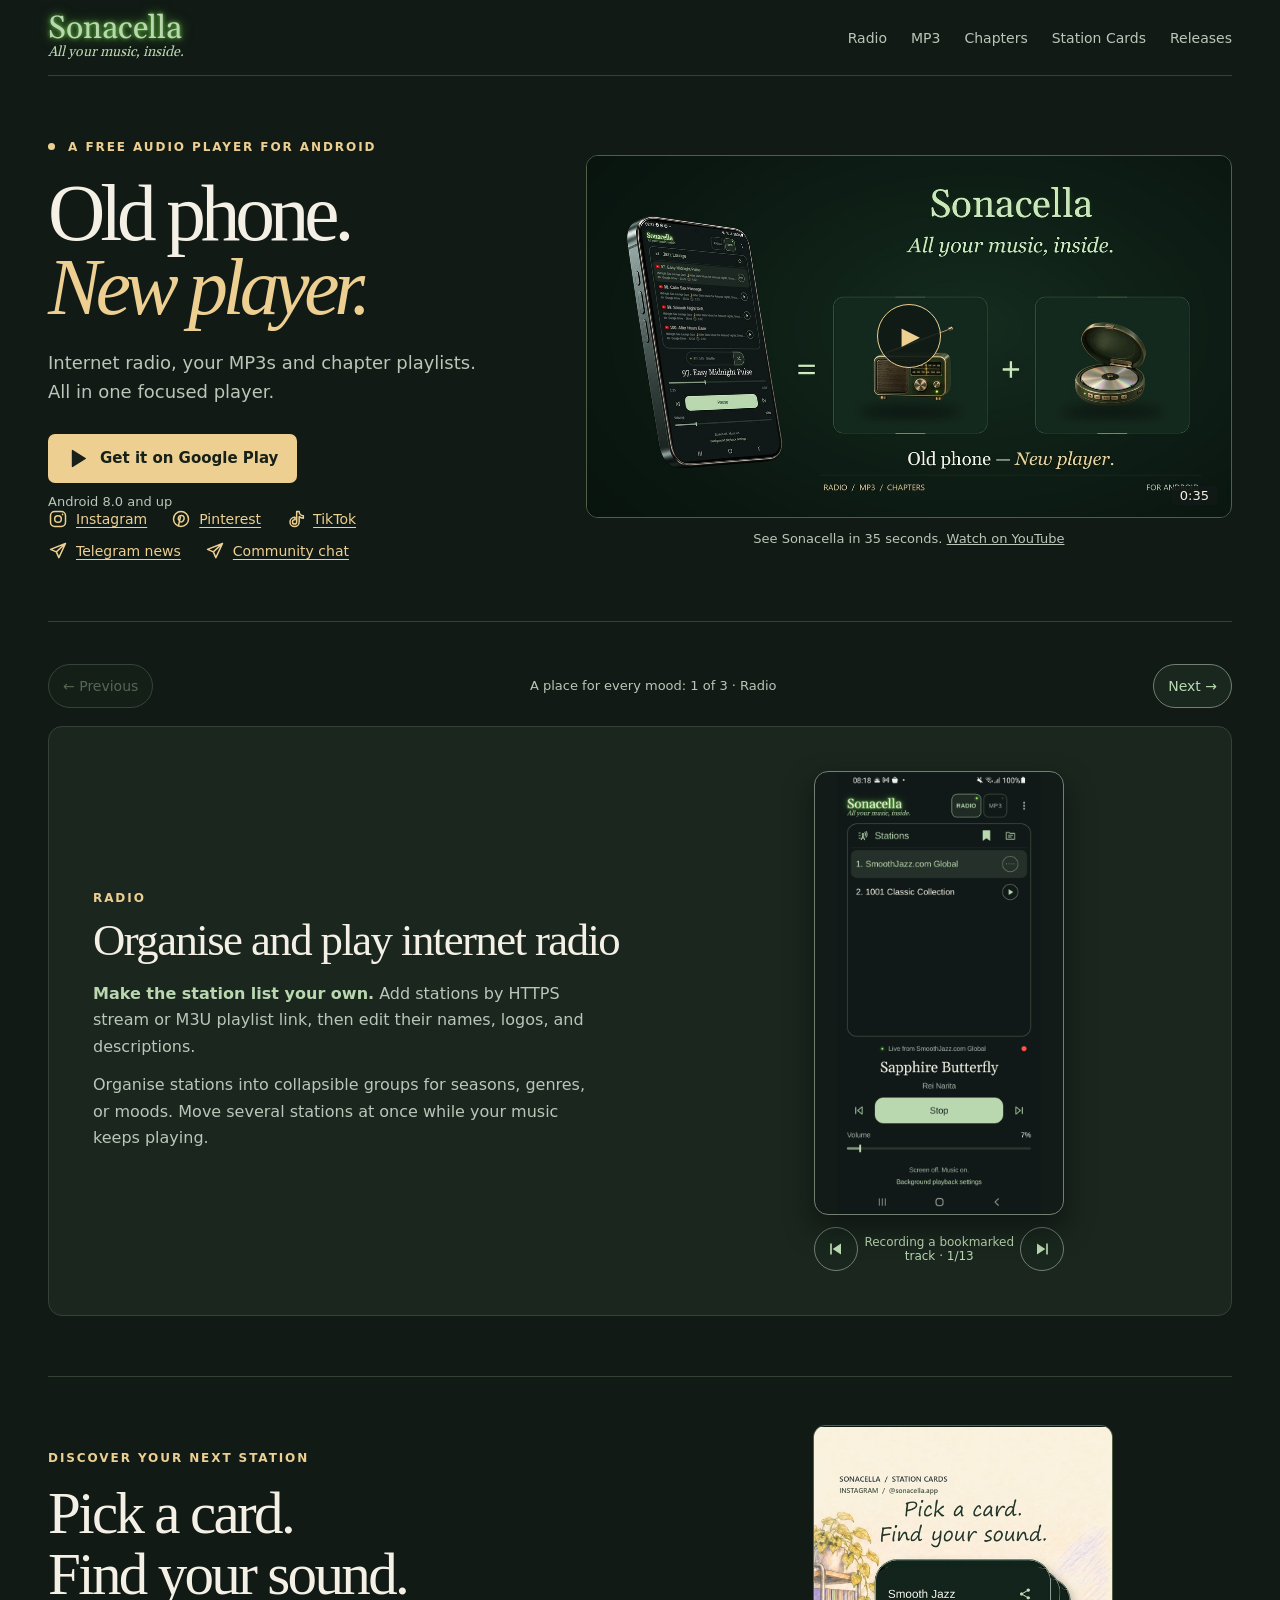
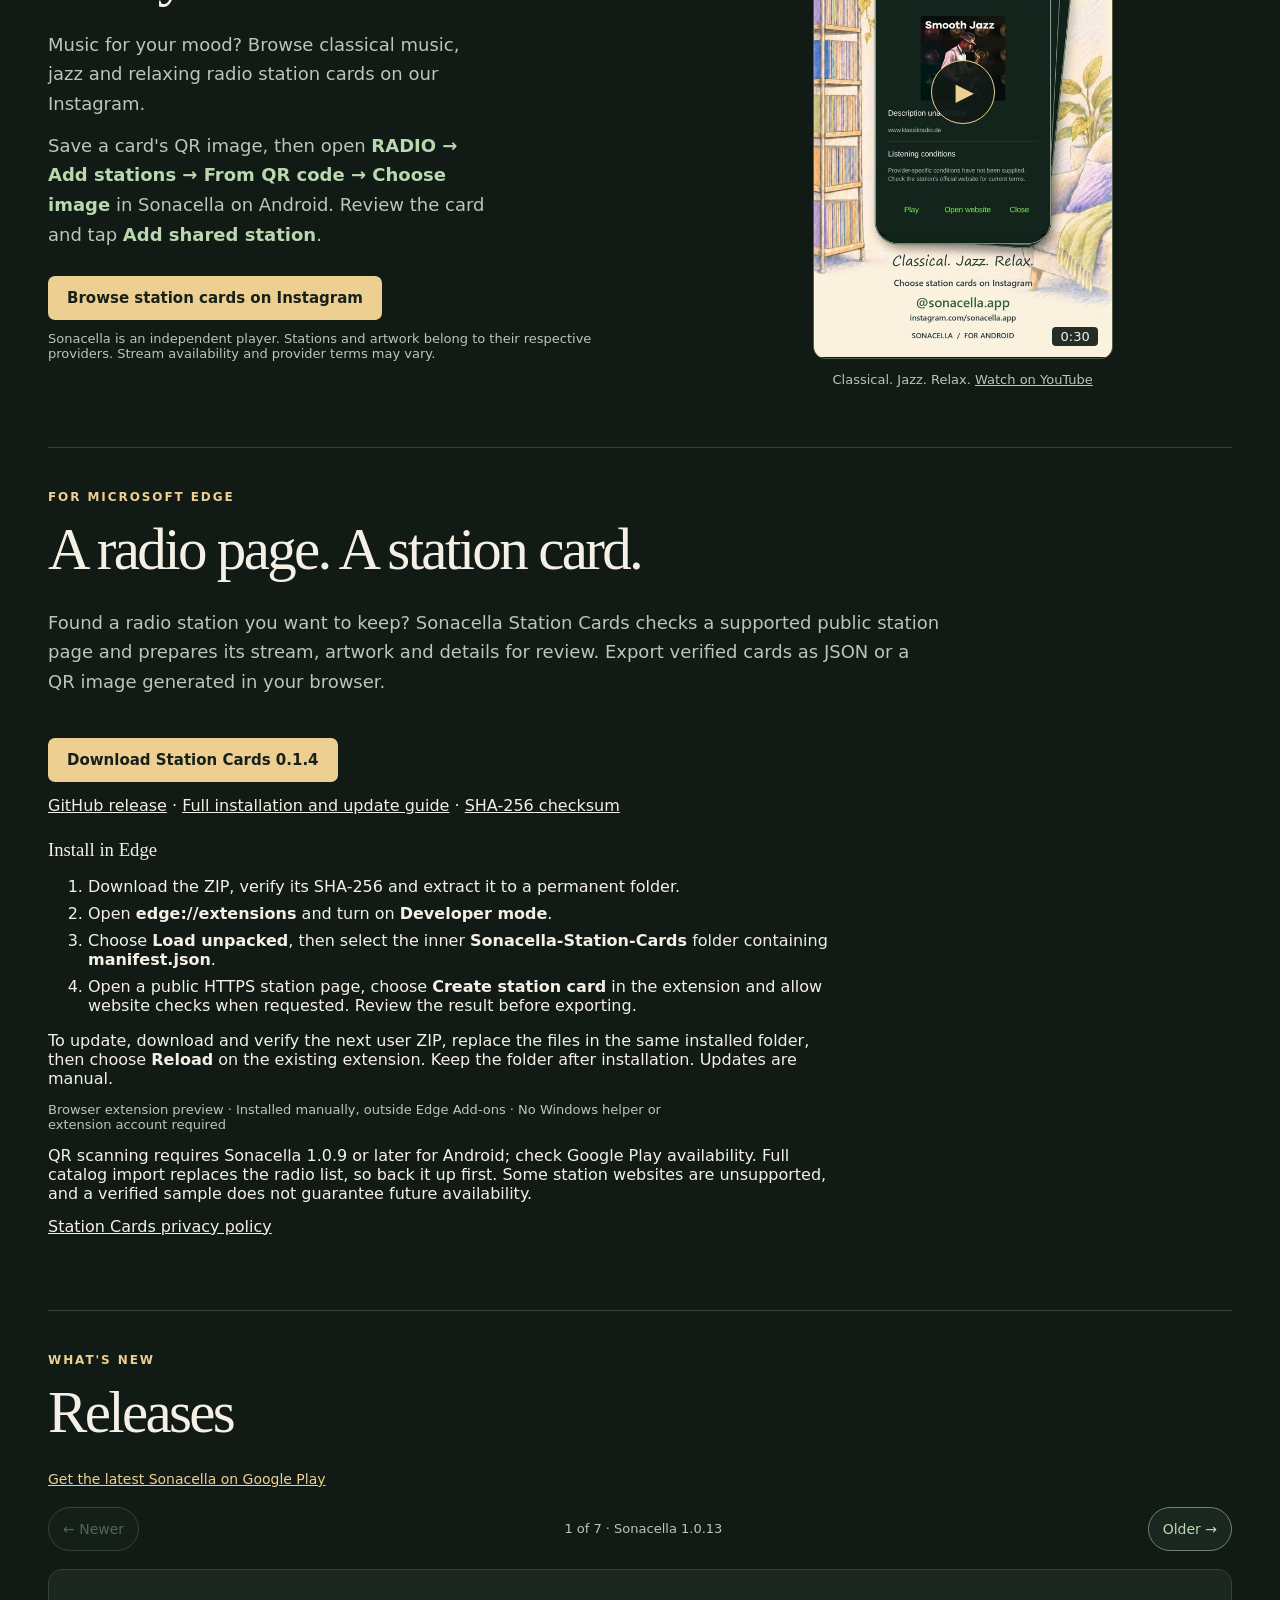
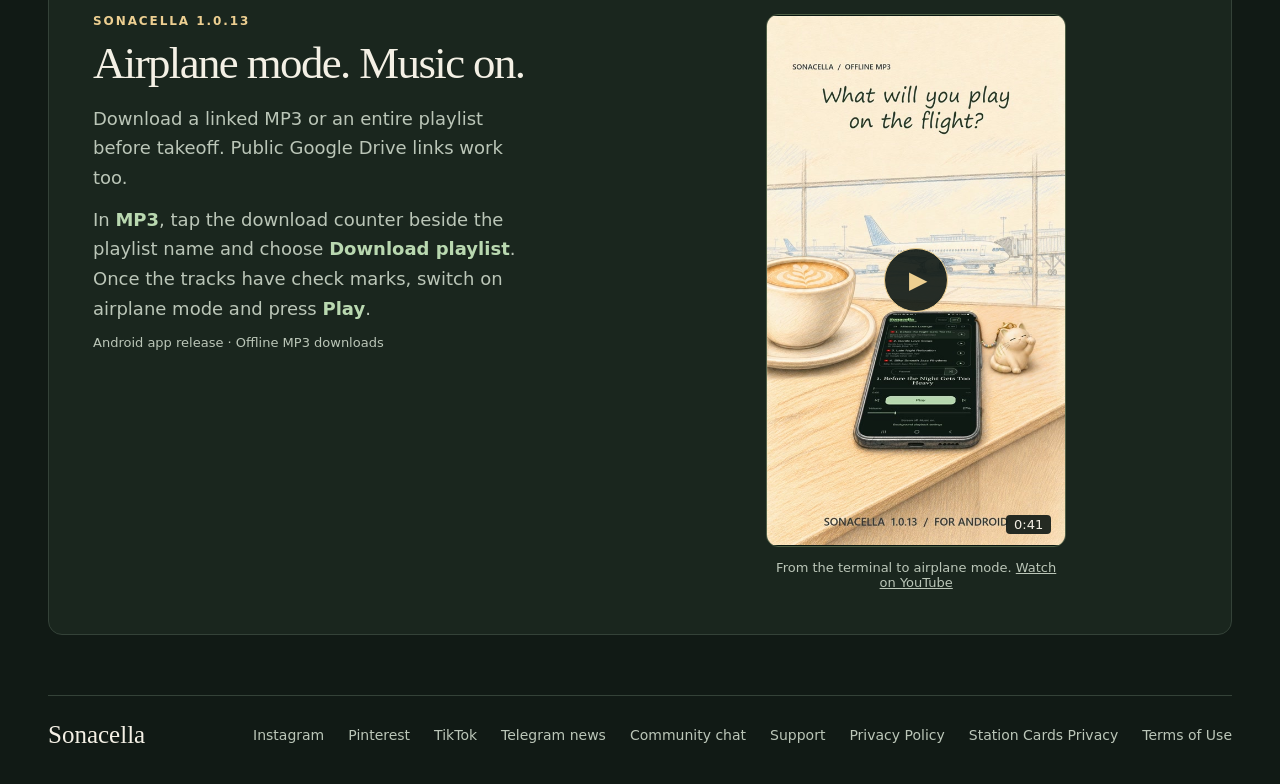
==== index.html @ 37814e2a "Feature offline MP3 downloads in the 1.0.13 release and gallery" ====
<!doctype html>
<html lang="en">
<head>
  <meta charset="utf-8">
  <meta name="viewport" content="width=device-width, initial-scale=1">
  <meta name="description" content="Turn a spare Android phone into a player for internet radio with station groups, local MP3s, and music streamed from Google Drive.">
  <meta name="theme-color" content="#111a15">
  <title>Sonacella — Internet Radio &amp; MP3 Player for Android</title>
  <link rel="icon" href="assets/icon.png" type="image/png">
  <link rel="stylesheet" href="style.css?v=social-links">
  <script src="gallery.js" defer></script>
  <script src="video.js?v=release-carousel" defer></script>
  <script src="carousel.js" defer></script>
</head>
<body>
  <svg class="icon-definitions" aria-hidden="true" width="0" height="0">
    <symbol id="track-skip" viewBox="0 0 24 24">
      <path fill="currentColor" d="M6 5.5v13l10-6.5zM17 5.5h2v13h-2z"/>
    </symbol>
  </svg>
  <header class="site-header wrap">
    <a class="brand wordmark" href="./">
      <span class="brand-name">Sonacella</span>
      <span class="brand-slogan">All your music, inside.</span>
    </a>
    <nav aria-label="Main navigation">
      <a href="#radio">Radio</a>
      <a href="#mp3">MP3</a>
      <a href="#chapters">Chapters</a>
      <a href="#station-cards">Station Cards</a>
      <a href="#releases">Releases</a>
    </nav>
  </header>

  <main class="wrap">
    <!-- Permanent introduction: keep feature-specific content in the sections below. -->
    <section class="hero" aria-labelledby="intro">
      <div class="hero-copy">
        <p class="eyebrow"><span></span> A free audio player for Android</p>
        <h1 id="intro">Old phone.<br><em>New player.</em></h1>
        <p class="lede">Internet radio, your MP3s and chapter playlists. All in one focused player.</p>
        <a class="play-button" href="https://play.google.com/store/apps/details?id=io.github.miphorez.sonacella">
          <svg aria-hidden="true" viewBox="0 0 24 24" width="23" height="23"><path fill="currentColor" d="M5 3.7v16.6a.7.7 0 0 0 1.1.6l13.3-8.3a.7.7 0 0 0 0-1.2L6.1 3.1a.7.7 0 0 0-1.1.6Z"/></svg>
          Get it on Google Play
        </a>
        <p class="requirements">Android 8.0 and up</p>
        <div class="social-links" aria-label="Sonacella social profiles and community">
          <div class="social-links-group">
            <a class="social-link" href="https://www.instagram.com/sonacella.app/">
              <svg aria-hidden="true" viewBox="0 0 24 24" width="20" height="20" fill="none" stroke="currentColor" stroke-width="1.8">
                <rect x="3" y="3" width="18" height="18" rx="5"/>
                <circle cx="12" cy="12" r="4"/>
                <circle cx="17.5" cy="6.5" r="1" fill="currentColor" stroke="none"/>
              </svg>
              Instagram
            </a>
            <a class="social-link" href="https://www.pinterest.com/sonacella/">
              <svg aria-hidden="true" viewBox="0 0 24 24" width="20" height="20" fill="none" stroke="currentColor" stroke-width="1.8">
                <circle cx="12" cy="12" r="9"/>
                <path d="m9 20 2.2-10m-.7 5c4.5 3 8-6.7 2.4-7.2-4-.4-5.4 4.1-3.3 5.9" stroke-linecap="round" stroke-linejoin="round"/>
              </svg>
              Pinterest
            </a>
            <a class="social-link" href="https://www.tiktok.com/@sonacella">
              <svg aria-hidden="true" viewBox="0 0 24 24" width="20" height="20" fill="none" stroke="currentColor" stroke-width="1.8" stroke-linecap="round" stroke-linejoin="round">
                <path d="M14 3h3a5 5 0 0 0 5 5v3a8 8 0 0 1-5-1.8v6.3a5.5 5.5 0 1 1-5.5-5.5H12v3h-.5a2.5 2.5 0 1 0 2.5 2.5V3Z"/>
              </svg>
              TikTok
            </a>
          </div>
          <div class="social-links-group">
            <a class="social-link" href="https://t.me/sonacella">
              <svg aria-hidden="true" viewBox="0 0 24 24" width="20" height="20" fill="none" stroke="currentColor" stroke-width="1.8" stroke-linecap="round" stroke-linejoin="round">
                <path d="M21 3 3 10l7 3 3 7zM10 13 21 3"/>
              </svg>
              Telegram news
            </a>
            <a class="social-link" href="https://t.me/SonacellaChat">
              <svg aria-hidden="true" viewBox="0 0 24 24" width="20" height="20" fill="none" stroke="currentColor" stroke-width="1.8" stroke-linecap="round" stroke-linejoin="round">
                <path d="M21 3 3 10l7 3 3 7zM10 13 21 3"/>
              </svg>
              Community chat
            </a>
          </div>
        </div>
      </div>
      <figure class="hero-video">
        <div class="video-frame" data-video="nzT8C59duzM" data-video-title="Sonacella — Old phone, new player">
          <a class="video-launch" href="https://www.youtube.com/watch?v=nzT8C59duzM" aria-label="Play the Sonacella promotional video, 35 seconds">
            <img src="assets/promo-poster.jpg" width="1280" height="720" alt="Sonacella: Old phone, new player. A phone, radio and portable CD player." fetchpriority="high">
            <span class="video-play" aria-hidden="true">&#9654;</span>
            <span class="video-duration" aria-hidden="true">0:35</span>
          </a>
        </div>
        <figcaption>See Sonacella in 35 seconds. <a href="https://www.youtube.com/watch?v=nzT8C59duzM" target="_blank" rel="noopener">Watch on YouTube</a></figcaption>
      </figure>
    </section>

    <section class="collection" id="features" aria-label="A place for every mood" data-carousel>
      <div class="carousel-controls" data-carousel-controls hidden>
        <button type="button" data-carousel-step="-1" aria-label="Previous feature" disabled><span aria-hidden="true">←</span> Previous</button>
        <p class="carousel-status" role="status" aria-atomic="true">A place for every mood: <span data-carousel-status></span></p>
        <button type="button" data-carousel-step="1" aria-label="Next feature">Next <span aria-hidden="true">→</span></button>
      </div>
      <article class="feature" id="radio" aria-labelledby="radio-title" data-carousel-slide>
        <div class="feature-copy">
          <p class="eyebrow">Radio</p>
          <h2 id="radio-title">Organise and play internet radio</h2>
          <p class="lede"><strong>Make the station list your own.</strong> Add stations by HTTPS stream or M3U playlist link, then edit their names, logos, and descriptions.</p>
          <p class="lede">Organise stations into collapsible groups for seasons, genres, or moods. Move several stations at once while your music keeps playing.</p>
        </div>
        <figure class="gallery" data-gallery aria-label="Internet radio screenshots">
          <div class="gallery-slides">
            <a class="screen is-current" href="assets/radio-recording.png" data-caption="Recording a bookmarked track">
              <img src="assets/radio-recording.png" width="1080" height="2340" alt="Internet radio playing a bookmarked track with a red recording indicator">
            </a>
            <a class="screen" href="assets/radio-bookmarks.png" data-caption="Radio bookmarks" inert>
              <img src="assets/radio-bookmarks.png" width="1080" height="2340" alt="The Bookmarks menu with Bookmark current fragment, Recordings and one saved bookmark">
            </a>
            <a class="screen" href="assets/radio-recordings.png" data-caption="Saved radio recordings" inert>
              <img src="assets/radio-recordings.png" width="1080" height="2340" alt="The Recordings dialog showing a saved radio fragment and its play button">
            </a>
            <a class="screen" href="assets/radio.png" data-caption="Station groups" inert>
              <img src="assets/radio.png" width="1080" height="1920" alt="Sonacella playing a jazz station inside an expanded group, with a separate lounge group collapsed below">
            </a>
            <a class="screen" href="assets/radio-groups-collapsed.png" data-caption="Collapsed groups" inert>
              <img src="assets/radio-groups-collapsed.png" width="1080" height="1920" alt="Collapsed Jazz and Lounge groups showing station counts and the playing group indicator">
            </a>
            <a class="screen" href="assets/radio-group-menu.png" data-caption="Group menu" inert>
              <img src="assets/radio-group-menu.png" width="1080" height="1920" alt="The group menu with Rename group, Remove group, Move up and Move down">
            </a>
            <a class="screen" href="assets/radio-grouping.png" data-caption="Group stations" inert>
              <img src="assets/radio-grouping.png" width="1080" height="1920" alt="Selecting multiple stations for grouping, with their current groups shown below their names">
            </a>
            <a class="screen" href="assets/radio-move-group.png" data-caption="Move stations" inert>
              <img src="assets/radio-move-group.png" width="1080" height="1920" alt="Choosing a destination group from a left-aligned list with empty folder icons">
            </a>
            <a class="screen" href="assets/station-card.png" data-caption="Station card" inert>
              <img src="assets/station-card.png" width="1080" height="1920" alt="A station card showing information about a radio station and its playback actions">
            </a>
            <a class="screen" href="assets/station-menu.png" data-caption="Station menu" inert>
              <img src="assets/station-menu.png" width="1080" height="1920" alt="The station menu with options to move to a group, view, edit, remove, or reorder a station">
            </a>
            <a class="screen" href="assets/station-edit.png" data-caption="Edit station" inert>
              <img src="assets/station-edit.png" width="1080" height="1920" alt="The station editor showing the title, logo URL, description, and website fields">
            </a>
            <a class="screen" href="assets/radio-add-options.png" data-caption="Add and import stations" inert>
              <img src="assets/radio-add-options.png" width="1080" height="2340" alt="The Add stations dialog with manual entry, QR scanning, clipboard, catalog import and export">
            </a>
            <a class="screen" href="assets/station-add.png" data-caption="Add a station" inert>
              <img src="assets/station-add.png" width="1080" height="2340" alt="The Add station form with title, stream URL and a choice of HTTPS stream or M3U playlist">
            </a>
          </div>
          <figcaption class="gallery-controls">
            <button type="button" data-step="-1" aria-label="Previous radio screenshot" hidden>
              <svg aria-hidden="true" viewBox="0 0 24 24" width="20" height="20"><use href="#track-skip"/></svg>
            </button>
            <span class="gallery-caption" data-caption-live aria-live="polite">Recording a bookmarked track</span>
            <button type="button" data-step="1" aria-label="Next radio screenshot" hidden>
              <svg aria-hidden="true" viewBox="0 0 24 24" width="20" height="20"><use href="#track-skip"/></svg>
            </button>
          </figcaption>
        </figure>
      </article>
      <article class="feature" id="mp3" aria-labelledby="mp3-title" data-carousel-slide>
        <div class="feature-copy">
          <p class="eyebrow">MP3</p>
          <h2 id="mp3-title">Play your own MP3s offline</h2>
          <p>Choose <strong>Add files</strong> to add MP3s from your phone and play them offline.</p>
          <p class="drive-copy"><strong>Low on storage?</strong> Choose <strong>Add link</strong> and paste a Google Drive link to an MP3 file or a folder. Sonacella builds a playlist from the folder's MP3s, so you can stream your collection over Wi-Fi without copying it to your phone.</p>
          <p class="drive-detail">Use a folder shared with anyone who has the link, with downloads allowed. Tap <strong>Refresh</strong> after adding new files to your Google Drive folder. To take the music offline, tap the download counter beside the playlist name and choose <strong>Download playlist</strong>.</p>
        </div>
        <figure class="gallery" data-gallery aria-label="MP3 screenshots">
          <div class="gallery-slides">
            <a class="screen is-current" href="assets/releases/1.0.13/01-playlist-0-of-7.png" data-caption="Linked MP3 playlist">
              <img src="assets/releases/1.0.13/01-playlist-0-of-7.png" width="1080" height="2340" alt="Milesora Lounge with seven linked tracks and the download counter at 0 of 7">
            </a>
            <a class="screen" href="assets/releases/1.0.13/02-download-playlist-dialog.png" data-caption="Download a playlist" inert>
              <img src="assets/releases/1.0.13/02-download-playlist-dialog.png" width="1080" height="2340" alt="Playlist download dialog on the Galaxy A30">
            </a>
            <a class="screen" href="assets/releases/1.0.13/04-download-progress.png" data-caption="Download progress" inert>
              <img src="assets/releases/1.0.13/04-download-progress.png" width="1080" height="2340" alt="Current MP3 download progress and the option to continue in the background">
            </a>
            <a class="screen" href="assets/releases/1.0.13/12-offline-play-progress.png" data-caption="Play in airplane mode" inert>
              <img src="assets/releases/1.0.13/12-offline-play-progress.png" width="1080" height="2340" alt="Downloaded tracks with check marks and playback underway in airplane mode">
            </a>
            <a class="screen" href="assets/mp3.png" data-caption="Local playlist" inert>
              <img src="assets/mp3.png" width="1080" height="1920" alt="A local MP3 playlist with the current track's playback position">
            </a>
            <a class="screen" href="assets/mp3-radio-recording.png" data-caption="Play a radio recording" inert>
              <img src="assets/mp3-radio-recording.png" width="1080" height="2340" alt="The Radio recordings playlist playing a saved radio fragment in MP3 mode">
            </a>
            <a class="screen" href="assets/mp3-menu.png" data-caption="Track menu" inert>
              <img src="assets/mp3-menu.png" width="1080" height="1920" alt="The local MP3 track menu with options to locate the file, remove it from the playlist, or move it">
            </a>
            <a class="screen" href="assets/mp3-app-menu.png" data-caption="MP3 menu" inert>
              <img src="assets/mp3-app-menu.png" width="1080" height="2340" alt="The MP3 menu with Add link, Add files, Add timing file, Playlists and Sleep timer">
            </a>
            <a class="screen" href="assets/mp3-add-link.png" data-caption="Add link" inert>
              <img src="assets/mp3-add-link.png" width="1080" height="2340" alt="The Add link dialog with a field for an HTTPS link and instructions for shared Google Drive files and folders">
            </a>
            <a class="screen" href="assets/mp3-drive-import.png" data-caption="Import Drive folder" inert>
              <img src="assets/mp3-drive-import.png" width="1080" height="2340" alt="Import Drive folder dialog with a field for a public Google Drive folder link">
            </a>
          </div>
          <figcaption class="gallery-controls">
            <button type="button" data-step="-1" aria-label="Previous MP3 screenshot" hidden>
              <svg aria-hidden="true" viewBox="0 0 24 24" width="20" height="20"><use href="#track-skip"/></svg>
            </button>
            <span class="gallery-caption" data-caption-live aria-live="polite">Linked MP3 playlist</span>
            <button type="button" data-step="1" aria-label="Next MP3 screenshot" hidden>
              <svg aria-hidden="true" viewBox="0 0 24 24" width="20" height="20"><use href="#track-skip"/></svg>
            </button>
          </figcaption>
        </figure>
      </article>
      <article class="feature" id="chapters" aria-labelledby="chapters-title" data-carousel-slide>
        <div class="feature-copy">
          <p class="eyebrow">Chapters</p>
          <h2 id="chapters-title">Find your place in a long recording</h2>
          <p>Add a matching timing file to split a long MP3 into named chapters. Jump straight to a song or section and resume from your saved position. <a href="chapters/">Learn how to split a long MP3 into tracks.</a></p>
          <p class="drive-copy">In <strong>Playlists</strong>, choose <strong>Import Drive folder</strong> and paste a shared Google Drive folder link. Sonacella automatically creates a playlist from its MP3s and splits recordings into chapters when matching timing files are available.</p>
        </div>
        <figure class="gallery" data-gallery aria-label="Chapter screenshots">
          <div class="gallery-slides">
            <a class="screen is-current" href="assets/chapters.png" data-caption="Chapter list">
              <img src="assets/chapters.png" width="1080" height="1920" alt="A long recording in Sonacella with named chapters and their durations">
            </a>
            <a class="screen" href="assets/source-card.png" data-caption="Chapter details" inert>
              <img src="assets/source-card.png" width="1080" height="1920" alt="A chapter card showing its source and start time">
            </a>
            <a class="screen" href="assets/multitrack-menu.png" data-caption="Track menu" inert>
              <img src="assets/multitrack-menu.png" width="1080" height="1920" alt="A chapter track menu with options to view details, edit the shared MP3 link, remove the track, or reorder it">
            </a>
            <a class="screen" href="assets/multitrack-edit-link.png" data-caption="Edit MP3 link" inert>
              <img src="assets/multitrack-edit-link.png" width="1080" height="1920" alt="The Edit MP3 link dialog explaining that replacing the source audio updates all tracks from that source">
            </a>
            <a class="screen" href="assets/playlist-picker.png" data-caption="Choose a playlist" inert>
              <img src="assets/playlist-picker.png" width="1080" height="1920" alt="The playlist picker with track counts and the Import Drive folder button">
            </a>
            <a class="screen" href="assets/drive-folder-import.png" data-caption="Import Drive folder" inert>
              <img src="assets/drive-folder-import.png" width="1080" height="1920" alt="The Google Drive folder import dialog with a field for the shared folder link">
            </a>
          </div>
          <figcaption class="gallery-controls">
            <button type="button" data-step="-1" aria-label="Previous chapter screenshot" hidden>
              <svg aria-hidden="true" viewBox="0 0 24 24" width="20" height="20"><use href="#track-skip"/></svg>
            </button>
            <span class="gallery-caption" data-caption-live aria-live="polite">Chapter list</span>
            <button type="button" data-step="1" aria-label="Next chapter screenshot" hidden>
              <svg aria-hidden="true" viewBox="0 0 24 24" width="20" height="20"><use href="#track-skip"/></svg>
            </button>
          </figcaption>
        </figure>
      </article>
    </section>

    <section class="feature-section" id="station-collection" aria-labelledby="station-collection-title">
      <div class="feature-section-copy">
        <p class="eyebrow">Discover your next station</p>
        <h2 id="station-collection-title">Pick a card.<br>Find your sound.</h2>
        <p class="lede">Music for your mood? Browse classical music, jazz and relaxing radio station cards on our Instagram.</p>
        <p class="lede">Save a card's QR image, then open <strong>RADIO &rarr; Add stations &rarr; From QR code &rarr; Choose image</strong> in Sonacella on Android. Review the card and tap <strong>Add shared station</strong>.</p>
        <a class="play-button" href="https://www.instagram.com/sonacella.app/">Browse station cards on Instagram</a>
        <p class="requirements">Sonacella is an independent player. Stations and artwork belong to their respective providers. Stream availability and provider terms may vary.</p>
      </div>
      <figure class="hero-video station-collection-video">
        <div class="video-frame video-frame-portrait" data-video="OEMSV_mZwo4" data-video-title="Pick a card. Find your sound. | Sonacella">
          <a class="video-launch" href="https://www.youtube.com/shorts/OEMSV_mZwo4" aria-label="Play the station collection video, 30 seconds">
            <img src="assets/station-collection-poster.jpg" width="540" height="960" alt="Pick a card. Find your sound. A deck of Sonacella station cards with Smooth Jazz at the front." loading="lazy">
            <span class="video-play" aria-hidden="true">&#9654;</span>
            <span class="video-duration" aria-hidden="true">0:30</span>
          </a>
        </div>
        <figcaption>Classical. Jazz. Relax. <a href="https://www.youtube.com/shorts/OEMSV_mZwo4" target="_blank" rel="noopener">Watch on YouTube</a></figcaption>
      </figure>
    </section>

    <section class="collection" id="station-cards" aria-labelledby="station-cards-title">
      <header class="section-heading">
        <p class="eyebrow">For Microsoft Edge</p>
        <h2 id="station-cards-title">A radio page. A station card.</h2>
      </header>
      <p class="lede">Found a radio station you want to keep? Sonacella Station Cards checks a supported public station page and prepares its stream, artwork and details for review. Export verified cards as JSON or a QR image generated in your browser.</p>
      <p><a class="play-button" href="https://github.com/miphorez/sonacella/releases/download/station-cards-v0.1.4/Sonacella-Station-Cards-0.1.4-user.zip">Download Station Cards 0.1.4</a></p>
      <p><a href="https://github.com/miphorez/sonacella/releases/tag/station-cards-v0.1.4">GitHub release</a> · <a href="https://github.com/miphorez/sonacella/releases/download/station-cards-v0.1.4/INSTALL.md">Full installation and update guide</a> · <a href="https://github.com/miphorez/sonacella/releases/download/station-cards-v0.1.4/Sonacella-Station-Cards-0.1.4-user.zip.sha256">SHA-256 checksum</a></p>
      <h3>Install in Edge</h3>
      <ol>
        <li>Download the ZIP, verify its SHA-256 and extract it to a permanent folder.</li>
        <li>Open <strong>edge://extensions</strong> and turn on <strong>Developer mode</strong>.</li>
        <li>Choose <strong>Load unpacked</strong>, then select the inner <strong>Sonacella-Station-Cards</strong> folder containing <strong>manifest.json</strong>.</li>
        <li>Open a public HTTPS station page, choose <strong>Create station card</strong> in the extension and allow website checks when requested. Review the result before exporting.</li>
      </ol>
      <p>To update, download and verify the next user ZIP, replace the files in the same installed folder, then choose <strong>Reload</strong> on the existing extension. Keep the folder after installation. Updates are manual.</p>
      <p class="requirements">Browser extension preview · Installed manually, outside Edge Add-ons · No Windows helper or extension account required</p>
      <p>QR scanning requires Sonacella 1.0.9 or later for Android; check Google Play availability. Full catalog import replaces the radio list, so back it up first. Some station websites are unsupported, and a verified sample does not guarantee future availability.</p>
      <p><a href="station-cards/privacy.html">Station Cards privacy policy</a></p>
    </section>
    <section class="collection" id="releases" aria-labelledby="releases-title" data-carousel>
      <header class="section-heading">
        <p class="eyebrow">What's new</p>
        <h2 id="releases-title">Releases</h2>
      </header>
      <p class="release-download"><a href="https://play.google.com/store/apps/details?id=io.github.miphorez.sonacella">Get the latest Sonacella on Google Play</a></p>
      <div class="carousel-controls" data-carousel-controls hidden>
        <button type="button" data-carousel-step="-1" aria-label="Newer release" disabled><span aria-hidden="true">←</span> Newer</button>
        <p class="carousel-status" data-carousel-status role="status" aria-atomic="true"></p>
        <button type="button" data-carousel-step="1" aria-label="Older release">Older <span aria-hidden="true">→</span></button>
      </div>
      <article class="release-entry release-entry-with-video" id="release-1-0-13" aria-labelledby="release-1-0-13-title" data-carousel-slide>
        <div class="release-copy">
          <p class="eyebrow" id="release-1-0-13-title">Sonacella 1.0.13</p>
          <h3>Airplane mode. Music on.</h3>
          <p class="lede">Download a linked MP3 or an entire playlist before takeoff. Public Google Drive links work too.</p>
          <p class="lede">In <strong>MP3</strong>, tap the download counter beside the playlist name and choose <strong>Download playlist</strong>. Once the tracks have check marks, switch on airplane mode and press <strong>Play</strong>.</p>
          <p class="requirements">Android app release · Offline MP3 downloads</p>
        </div>
        <figure class="release-video">
          <div class="video-frame video-frame-portrait" data-video="11lUkYD9cG8" data-video-title="Airplane Mode. Music On. | Sonacella Offline MP3">
            <a class="video-launch" href="https://www.youtube.com/shorts/11lUkYD9cG8" aria-label="Play the offline MP3 demo, 41 seconds">
              <img src="assets/releases/1.0.13/music-on-board.jpg" width="540" height="960" alt="A phone showing the Milesora Lounge playlist beside a coffee cup at the airport. Text: What will you play on the flight?">
              <span class="video-play" aria-hidden="true">&#9654;</span>
              <span class="video-duration" aria-hidden="true">0:41</span>
            </a>
          </div>
          <figcaption>From the terminal to airplane mode. <a href="https://www.youtube.com/shorts/11lUkYD9cG8" target="_blank" rel="noopener">Watch on YouTube</a></figcaption>
        </figure>
      </article>
      <article class="release-entry release-entry-with-video" id="release-1-0-12" aria-labelledby="release-1-0-12-title" data-carousel-slide>
        <div class="release-copy">
          <p class="eyebrow" id="release-1-0-12-title">Sonacella 1.0.12</p>
          <h3>Love this track? Catch it next time.</h3>
          <p class="lede">Hear a track you want to keep on internet radio? In <strong>RADIO</strong>, open <strong>Bookmarks → Bookmark current fragment</strong>, choose <strong>Record</strong> and tap <strong>Save</strong>.</p>
          <p class="lede">When the station plays that track again and Sonacella recognizes it, the app can record it. Open <strong>Bookmarks → Recordings</strong> and tap <strong>Play</strong> to listen from the beginning in MP3 mode.</p>
          <p class="requirements">Android app release · Radio bookmarks and recordings</p>
        </div>
        <figure class="release-video">
          <div class="video-frame video-frame-portrait" data-video="P5I4K4bCg5Y" data-video-title="Love this track? Catch it next time. | Sonacella Radio Bookmarks">
            <a class="video-launch" href="https://www.youtube.com/shorts/P5I4K4bCg5Y" aria-label="Play the radio bookmarks demo, 61 seconds">
              <img src="assets/releases/1.0.12/radio-bookmarks-poster.jpg" width="540" height="960" loading="lazy" alt="Colored-pencil drawing of a phone playing internet radio beside a notebook, a pencil and a small ceramic cat. Text: Love this track? Catch it next time.">
              <span class="video-play" aria-hidden="true">&#9654;</span>
              <span class="video-duration" aria-hidden="true">1:01</span>
            </a>
          </div>
          <figcaption>Your radio find. Saved. <a href="https://www.youtube.com/shorts/P5I4K4bCg5Y" target="_blank" rel="noopener">Watch on YouTube</a></figcaption>
        </figure>
      </article>
      <article class="release-entry release-entry-with-video" id="release-1-0-11" aria-labelledby="release-1-0-11-title" data-carousel-slide>
        <div class="release-copy">
          <p class="eyebrow" id="release-1-0-11-title">Sonacella 1.0.11</p>
          <h3>Set a timer. Drift off.</h3>
          <p class="lede">Open <strong>Sleep timer</strong> from the menu in <strong>RADIO</strong> or <strong>MP3</strong>. Choose a preset or enter your own duration. Turn on <strong>Fade out</strong> to let the music gradually go quiet.</p>
          <p class="lede">Tap the hourglass countdown to change or cancel the timer. When time runs out, Sonacella stops the radio or pauses your MP3 and saves your place.</p>
          <p class="requirements">Android app release · <time datetime="2026-11-18">November 18, 2026</time> · <a href="https://github.com/miphorez/Jazz/releases/tag/v1.0.11">Release notes</a></p>
        </div>
        <figure class="release-video">
          <div class="video-frame video-frame-portrait" data-video="qIp5XpzqfZI" data-video-title="One More Song… Then Sleep | Sonacella Sleep Timer">
            <a class="video-launch" href="https://www.youtube.com/shorts/qIp5XpzqfZI" aria-label="Play the sleep timer demo, 23 seconds">
              <img src="assets/releases/1.0.11/sleep-timer-poster.jpg" width="540" height="960" loading="lazy" alt="Pencil drawing of a person resting beside a phone on a nightstand, with the words One more song… then sleep.">
              <span class="video-play" aria-hidden="true">&#9654;</span>
              <span class="video-duration" aria-hidden="true">0:23</span>
            </a>
          </div>
          <figcaption>One more song… then sleep. <a href="https://www.youtube.com/shorts/qIp5XpzqfZI" target="_blank" rel="noopener">Watch on YouTube</a></figcaption>
        </figure>
      </article>
      <article class="release-entry release-entry-with-video" id="release-1-0-9" aria-labelledby="release-1-0-9-title" data-carousel-slide>
        <div class="release-copy">
          <p class="eyebrow" id="release-1-0-9-title">Sonacella 1.0.9</p>
          <h3>From a station website to your radio list</h3>
          <p class="lede">Found a radio station on the web? Open its page in Microsoft Edge and use <a href="#station-cards">Sonacella Station Cards</a> to create a station card. Review the stream, artwork and details, then display its QR code.</p>
          <p class="lede">In Sonacella, open <strong>Add stations → From QR code</strong>. Scan the code from your browser with the camera, or choose a saved QR image. Preview the station and confirm to add it to your list.</p>
          <p class="lede">You can also add copied station cards with <strong>From clipboard</strong>. Sonacella checks new audio sources before saving. Device sync and switching conditions now live together in <strong>Settings</strong>.</p>
          <p class="requirements">Android app release · <time datetime="2026-11-12">November 12, 2026</time> · <a href="#station-cards">Get the Edge extension preview</a></p>
        </div>
        <figure class="release-video">
          <div class="video-frame video-frame-portrait" data-video="j-g4IMO2Xp0" data-video-title="Found a great radio station? Keep it in Sonacella.">
            <a class="video-launch" href="https://www.youtube.com/shorts/j-g4IMO2Xp0" aria-label="Play the station QR import demo, 61 seconds">
              <img src="assets/releases/1.0.9/station-qr-poster.jpg" width="540" height="960" loading="lazy" alt="Pencil and crayon drawing of a daytime studio with a laptop and phone, with the words Great station? Keep it in Sonacella.">
              <span class="video-play" aria-hidden="true">&#9654;</span>
              <span class="video-duration" aria-hidden="true">1:01</span>
            </a>
          </div>
          <figcaption>Add stations with the Edge extension and a QR code. <a href="https://www.youtube.com/shorts/j-g4IMO2Xp0" target="_blank" rel="noopener">Watch on YouTube</a></figcaption>
        </figure>
      </article>
      <article class="release-entry release-entry-text" id="station-cards-release-0-1-4" aria-labelledby="station-cards-release-0-1-4-title" data-carousel-slide>
        <div class="release-copy">
          <p class="eyebrow" id="station-cards-release-0-1-4-title">Station Cards 0.1.4 · Edge extension</p>
          <h3>Found a station? Take it with you.</h3>
          <p class="lede">The standalone Sonacella Station Cards preview is now available on GitHub. Turn a supported station website into a reviewed card with an audio source, artwork and details, then save JSON or a local QR image.</p>
          <p>Version 0.1.4 supports published HTTPS stream ports and Classic Radio Non Stop, alongside supported Klassik Radio channels. The download includes installation and manual-update instructions, with a separate SHA-256 file.</p>
          <p><a href="https://github.com/miphorez/sonacella/releases/tag/station-cards-v0.1.4">Get the GitHub preview</a> · <a href="#station-cards">How to install</a></p>
          <p class="requirements">Published on GitHub · <time datetime="2026-11-12">November 12, 2026</time> · Browser extension release</p>
        </div>
      </article>
      <article class="release-entry release-entry-with-video" id="release-1-0-8" aria-labelledby="release-1-0-8-title" data-carousel-slide>
        <div class="release-copy">
          <p class="eyebrow" id="release-1-0-8-title">Sonacella 1.0.8</p>
          <h3>Good radio is worth sharing</h3>
          <p class="lede">Share a station from its card, hold a group heading to share a group, or choose <strong>Share station list</strong> in the <strong>RADIO</strong> menu to send your full list through your favourite messenger.</p>
          <p class="lede">Open the attachment in Sonacella to preview a station's artwork and details. Tap <strong>Add shared station</strong>, or choose which stations to add from a shared group or list.</p>
          <p class="requirements">Available on Google Play · <time datetime="2026-11-11">November 11, 2026</time></p>
        </div>
        <figure class="release-video">
          <div class="video-frame video-frame-portrait" data-video="RhJs4jxLqas" data-video-title="Sonacella 1.0.8 — Share stations">
            <a class="video-launch" href="https://www.youtube.com/shorts/RhJs4jxLqas" aria-label="Play the station sharing demo, 30 seconds">
              <img src="assets/releases/1.0.8/station-sharing-poster.jpg" width="540" height="960" loading="lazy" alt="Pencil and crayon drawing of two open windows across a street, with the words Good radio is worth sharing">
              <span class="video-play" aria-hidden="true">&#9654;</span>
              <span class="video-duration" aria-hidden="true">0:30</span>
            </a>
          </div>
          <figcaption>Good radio is worth sharing. <a href="https://www.youtube.com/shorts/RhJs4jxLqas" target="_blank" rel="noopener">Watch on YouTube</a></figcaption>
        </figure>
      </article>
      <article class="release-entry release-entry-with-video" id="release-1-0-7" aria-labelledby="release-1-0-7-title" data-carousel-slide>
        <div class="release-copy">
          <p class="eyebrow" id="release-1-0-7-title">Sonacella 1.0.7</p>
          <h3>Send a radio station to your other devices</h3>
          <p class="lede">Connect the same Google account on each device in <strong>Settings → Device sync</strong>. While listening, open the <strong>RADIO</strong> menu and tap <strong>Sync station</strong>. Your other devices can switch to that station if it’s already in their lists.</p>
          <p class="lede">Each device joins the live stream at its own time.</p>
          <p class="requirements">Android app release · <time datetime="2026-11-10">November 10, 2026</time></p>
        </div>
        <figure class="release-video">
          <div class="video-frame video-frame-portrait" data-video="R29wUCbG4mM" data-video-title="Sonacella 1.0.7 — Sync station">
            <a class="video-launch" href="https://www.youtube.com/shorts/R29wUCbG4mM" aria-label="Play the Sync station demo, 31 seconds">
              <img src="assets/releases/1.0.7/sync-station-poster.jpg" width="540" height="960" loading="lazy" alt="Crayon drawing of a kitchen and study, with a green signal on each phone">
              <span class="video-play" aria-hidden="true">&#9654;</span>
              <span class="video-duration" aria-hidden="true">0:31</span>
            </a>
          </div>
          <figcaption>Same station. Another room. <a href="https://www.youtube.com/shorts/R29wUCbG4mM" target="_blank" rel="noopener">Watch on YouTube</a></figcaption>
        </figure>
        <div class="release-screens" role="group" aria-label="Sync station on a Samsung Galaxy J7">
          <figure>
            <a href="assets/releases/1.0.7/sync-station-playing.png">
              <img src="assets/releases/1.0.7/sync-station-playing.png" width="1080" height="1920" loading="lazy" alt="Enlarge screenshot: RADIO menu on Galaxy J7 showing the green Sync station antenna while the radio plays">
            </a>
            <figcaption>While radio is playing</figcaption>
          </figure>
          <figure>
            <a href="assets/releases/1.0.7/sync-station-stopped.png">
              <img src="assets/releases/1.0.7/sync-station-stopped.png" width="1080" height="1920" loading="lazy" alt="Enlarge screenshot: RADIO menu on Galaxy J7 showing the dimmed Sync station icon and label while the radio is stopped">
            </a>
            <figcaption>When radio is stopped</figcaption>
          </figure>
        </div>
      </article>
    </section>
  </main>

  <footer class="site-footer wrap">
    <span class="brand">Sonacella</span>
    <div>
      <a href="https://www.instagram.com/sonacella.app/">Instagram</a>
      <a href="https://www.pinterest.com/sonacella/">Pinterest</a>
      <a href="https://www.tiktok.com/@sonacella">TikTok</a>
      <a href="https://t.me/sonacella">Telegram news</a>
      <a href="https://t.me/SonacellaChat">Community chat</a>
      <a href="mailto:ceziawaiting@gmail.com">Support</a>
      <a href="privacy.html">Privacy Policy</a>
      <a href="station-cards/privacy.html">Station Cards Privacy</a>
      <a href="terms.html">Terms of Use</a>
    </div>
  </footer>
</body>
</html>
---- style.css ----
@font-face {
  font-family: Gelasio;
  src: url("assets/gelasio.ttf") format("truetype");
  font-display: swap;
}

:root {
  color-scheme: dark;
  --page: #111a15;
  --surface: #1a261e;
  --line: #344238;
  --text: #f4f0e5;
  --muted: #bbc6b8;
  --gold: #edcf91;
  --pistachio: #b9d8b0;
  font-family: system-ui, -apple-system, "Segoe UI", sans-serif;
}

* { box-sizing: border-box; }
body { margin: 0; background: var(--page); color: var(--text); }
a { color: inherit; }
img { display: block; max-width: 100%; }
.icon-definitions { position: absolute; }
a:focus-visible, button:focus-visible { outline: 2px solid var(--gold); outline-offset: 4px; }
.social-links { display: grid; gap: 12px; }
.social-links-group { display: flex; flex-wrap: wrap; gap: 12px 24px; }
.social-link { display: inline-flex; align-items: center; gap: 8px; color: var(--gold); font-size: 14px; text-underline-offset: 3px; }
.social-link svg { flex: none; }
h1, h2, h3, p, figure { margin: 0; }
h1, h2, h3 { font-family: Georgia, serif; font-weight: 400; }
.wrap { width: min(1184px, calc(100% - 80px)); margin-inline: auto; }
.site-header, .site-footer { display: flex; align-items: center; justify-content: space-between; gap: 16px; }
.site-header { min-height: 76px; border-bottom: 1px solid var(--line); }
.brand { text-decoration: none; font: 25px Georgia, serif; }
.wordmark {
  display: grid;
  color: var(--pistachio);
  font-family: Gelasio, Georgia, serif;
  white-space: nowrap;
}
.brand-name {
  font-size: 32px;
  line-height: .98;
  text-shadow: 0 0 4px #7ded50bd, 0 0 12px #7ded5099;
}
.brand-slogan { font-size: 14px; font-style: italic; line-height: 1.25; }
nav, .site-footer div { display: flex; flex-wrap: wrap; gap: 24px; }
nav a, .site-footer a { color: var(--muted); font-size: 14px; text-decoration: none; }
nav a:hover, .site-footer a:hover { color: var(--gold); text-decoration: underline; }

.hero { display: grid; grid-template-columns: minmax(0, .85fr) minmax(0, 1.15fr); gap: 60px; align-items: center; padding-block: 64px 60px; }
.hero-video { min-width: 0; }
.station-collection-video { width: min(100%, 300px); justify-self: center; }
.video-frame { position: relative; aspect-ratio: 16 / 9; min-height: 200px; overflow: hidden; border: 1px solid #506047; border-radius: 12px; background: #081710; }
.video-launch { display: block; position: relative; width: 100%; height: 100%; color: var(--gold); }
.video-launch img { width: 100%; height: 100%; object-fit: contain; }
.video-launch:focus-visible { outline-offset: -5px; }
.video-play { position: absolute; top: 50%; left: 50%; transform: translate(-50%, -50%); display: grid; place-items: center; width: 64px; height: 64px; padding-left: 4px; border: 1px solid var(--gold); border-radius: 50%; background: #111a15e8; font-size: 24px; }
.video-launch:hover .video-play { background: #344238; }
.video-duration { position: absolute; right: 14px; bottom: 12px; padding: 2px 8px; border-radius: 4px; background: #111a15e8; color: var(--text); font-size: 13px; }
.video-frame iframe { display: block; width: 100%; height: 100%; border: 0; }
.hero-video figcaption, .release-video figcaption { margin-top: 13px; color: var(--muted); text-align: center; font-size: 13px; }
.feature-section { display: grid; grid-template-columns: minmax(0, 1fr) minmax(0, .92fr); align-items: center; gap: 60px; padding-block: 48px 60px; border-top: 1px solid var(--line); }
.feature-section h2 { margin-block: 18px 24px; font-size: clamp(34px, 5vw, 59px); line-height: 1.04; letter-spacing: -.045em; }
.eyebrow { color: var(--gold); font-size: 12px; font-weight: 650; letter-spacing: .16em; text-transform: uppercase; }
.eyebrow span { display: inline-block; width: 7px; height: 7px; margin: 0 7px 1px 0; border-radius: 50%; background: var(--gold); }
h1 { margin-block: 23px; font-size: clamp(52px, 7.1vw, 105px); letter-spacing: -.065em; line-height: .93; }
h1 em { color: var(--gold); font-weight: inherit; }
.hero h1 { font-size: clamp(48px, 6.2vw, 86px); }
.lede { max-width: 440px; font-size: 18px; line-height: 1.65; color: var(--muted); }
.lede + .lede { margin-top: 12px; }
.lede strong { color: var(--pistachio); }
.play-button {
  display: inline-flex;
  align-items: center;
  gap: 10px;
  margin-top: 27px;
  padding: 13px 19px;
  border-radius: 7px;
  background: var(--gold);
  color: #182119;
  font-size: 15px;
  font-weight: 700;
  text-decoration: none;
}
.play-button:hover { background: #f8dda8; }
.requirements { margin-top: 11px; color: var(--muted); font-size: 13px; }
.gallery { min-width: 0; }
.gallery-slides {
  position: relative;
  width: 100%;
  aspect-ratio: 9 / 16;
  border: 1px solid #718073;
  border-radius: 14px;
  background: #121b18;
  box-shadow: 0 13px 28px #05090788;
}
.gallery-slides:hover { border-color: var(--gold); }
.screen {
  position: absolute;
  inset: 0;
  overflow: hidden;
  border-radius: inherit;
  opacity: 0;
  pointer-events: none;
  transition: opacity 270ms ease;
}
.screen.is-current { opacity: 1; pointer-events: auto; }
.screen img { width: 100%; height: 100%; object-fit: contain; }
.gallery-controls {
  display: grid;
  grid-template-columns: 44px minmax(0, 1fr) 44px;
  align-items: center;
  gap: 4px;
  min-height: 44px;
  text-align: center;
}
.gallery-caption { grid-column: 2; font-size: 12px; color: var(--pistachio); }
.gallery-controls button {
  width: 44px;
  height: 44px;
  padding: 0;
  border: 1px solid #718073;
  border-radius: 50%;
  background: #19271e;
  color: var(--pistachio);
  cursor: pointer;
}
.gallery-controls svg { display: block; margin-inline: auto; }
.gallery-controls [data-step="-1"] svg { transform: scaleX(-1); }
.gallery-controls button:hover { color: var(--gold); border-color: var(--gold); }

.collection { border-top: 1px solid var(--line); padding-block: 42px 60px; }
.section-heading h2 { margin: 11px 0 24px; font-size: clamp(34px, 5vw, 59px); letter-spacing: -.045em; }
.feature {
  display: grid;
  grid-template-columns: minmax(0, 1fr) minmax(0, .92fr);
  align-items: center;
  gap: clamp(24px, 5vw, 60px);
  padding: clamp(20px, 4vw, 44px);
  border: 1px solid var(--line);
  border-radius: 14px;
  background: var(--surface);
}
.feature h2 { margin-block: 12px 16px; font-size: clamp(27px, 3.5vw, 46px); line-height: 1.07; letter-spacing: -.035em; }
.feature p:not(.eyebrow) { max-width: 50ch; color: var(--muted); font-size: 16px; line-height: 1.65; }
.feature .gallery { width: min(100%, 250px); justify-self: center; }
.feature .gallery-controls { margin-top: 12px; }
.drive-copy { margin-top: 14px; }
.drive-copy strong { color: var(--pistachio); }
.feature p.drive-detail { margin-top: 10px; font-size: 13px; }
.release-entry {
  display: grid;
  grid-template-columns: minmax(0, 1fr) minmax(0, 1.1fr);
  align-items: center;
  gap: clamp(24px, 5vw, 60px);
  padding: clamp(20px, 4vw, 44px);
  border: 1px solid var(--line);
  border-radius: 14px;
  background: var(--surface);
}
[data-carousel-slide] + [data-carousel-slide] { margin-top: 18px; }
[data-carousel-slide][hidden] { display: none; }
.carousel [data-carousel-slide] { margin-top: 0; touch-action: pan-y pinch-zoom; }
.release-download { margin-bottom: 20px; color: var(--gold); font-size: 14px; }
.carousel-controls { display: grid; grid-template-columns: auto minmax(0, 1fr) auto; align-items: center; gap: 12px; margin-bottom: 18px; }
.carousel-controls[hidden] { display: none; }
.carousel-controls button { min-height: 44px; padding: 10px 14px; border: 1px solid #718073; border-radius: 22px; background: #19271e; color: var(--pistachio); font: inherit; font-size: 14px; cursor: pointer; }
.carousel-controls button:hover:not(:disabled) { color: var(--gold); border-color: var(--gold); }
.carousel-controls button:disabled { opacity: .4; cursor: default; }
.carousel-status { color: var(--muted); text-align: center; font-size: 13px; line-height: 1.5; }
.release-entry-text { grid-template-columns: 1fr; }
.release-entry-text .release-copy { max-width: 78ch; }
.release-entry-text .release-copy p + p { margin-top: 12px; }
#station-cards > :where(p, ol) { max-width: 78ch; }
#station-cards > p { margin-block: 14px; }
#station-cards > h3 { margin-block: 24px 12px; }
#station-cards li + li { margin-top: 8px; }
.release-entry-with-video { row-gap: 20px; }
.release-video { grid-column: 2; grid-row: 1 / span 2; width: min(100%, 300px); justify-self: center; }
.video-frame-portrait { aspect-ratio: 9 / 16; }
.release-video-placeholder { display: flex; flex-direction: column; align-items: center; justify-content: center; gap: 24px; padding: 24px; text-align: center; color: var(--muted); }
.release-video-message { color: var(--pistachio); font: 42px/1.1 Georgia, serif; }
.release-copy h3 { margin-block: 12px 16px; font-size: clamp(27px, 3.5vw, 46px); line-height: 1.07; letter-spacing: -.035em; }
.release-screens { display: grid; grid-template-columns: repeat(2, minmax(0, 1fr)); gap: 12px; width: min(100%, 484px); justify-self: center; }
.release-entry-with-video > :where(.release-screens) { width: min(100%, 320px); justify-self: start; }
.release-screens a { display: block; overflow: hidden; border: 1px solid #718073; border-radius: 12px; }
.release-screens a:hover { border-color: var(--gold); }
.release-screens img { width: 100%; height: auto; }
.release-screens figcaption { margin-top: 8px; color: var(--muted); font-size: 13px; text-align: center; }
.site-footer { border-top: 1px solid var(--line); padding-block: 25px 35px; }

@media (max-width: 900px) {
  .wrap { width: calc(100% - 48px); }
  .hero, .feature-section { gap: 32px; }
}

@media (max-width: 650px) {
  .wrap { width: calc(100% - 32px); }
  .site-header { min-height: 64px; }
  .brand { font-size: 22px; }
  .brand-name { font-size: 28px; }
  .brand-slogan { font-size: 12px; }
  nav, .site-footer div { gap: 12px; }
  nav a, .site-footer a { font-size: 13px; }
  .hero, .feature-section { grid-template-columns: 1fr; padding-block: 36px 37px; }
  .hero .video-frame { min-height: 0; }
  h1 { font-size: clamp(48px, 14vw, 91px); }
  .lede { font-size: 16px; }
  .collection { padding-block: 32px; }
  .feature { grid-template-columns: 1fr; gap: 17px; }
  #features .carousel-controls { gap: 8px; }
  #features .carousel-controls button { padding-inline: 9px; }
  #features [data-carousel-status] { display: block; }
  .release-entry { grid-template-columns: 1fr; }
  .release-video { grid-column: auto; grid-row: auto; }
  .release-entry-with-video > :where(.release-screens) { justify-self: center; }
}

@media (max-width: 420px) {
  .site-header { align-items: flex-start; flex-direction: column; gap: 12px; padding-block: 12px; }
  .release-screens { grid-template-columns: 1fr; width: min(100%, 238px); gap: 16px; }
}

@media (prefers-reduced-motion: reduce) {
  .screen { transition: none; }
}
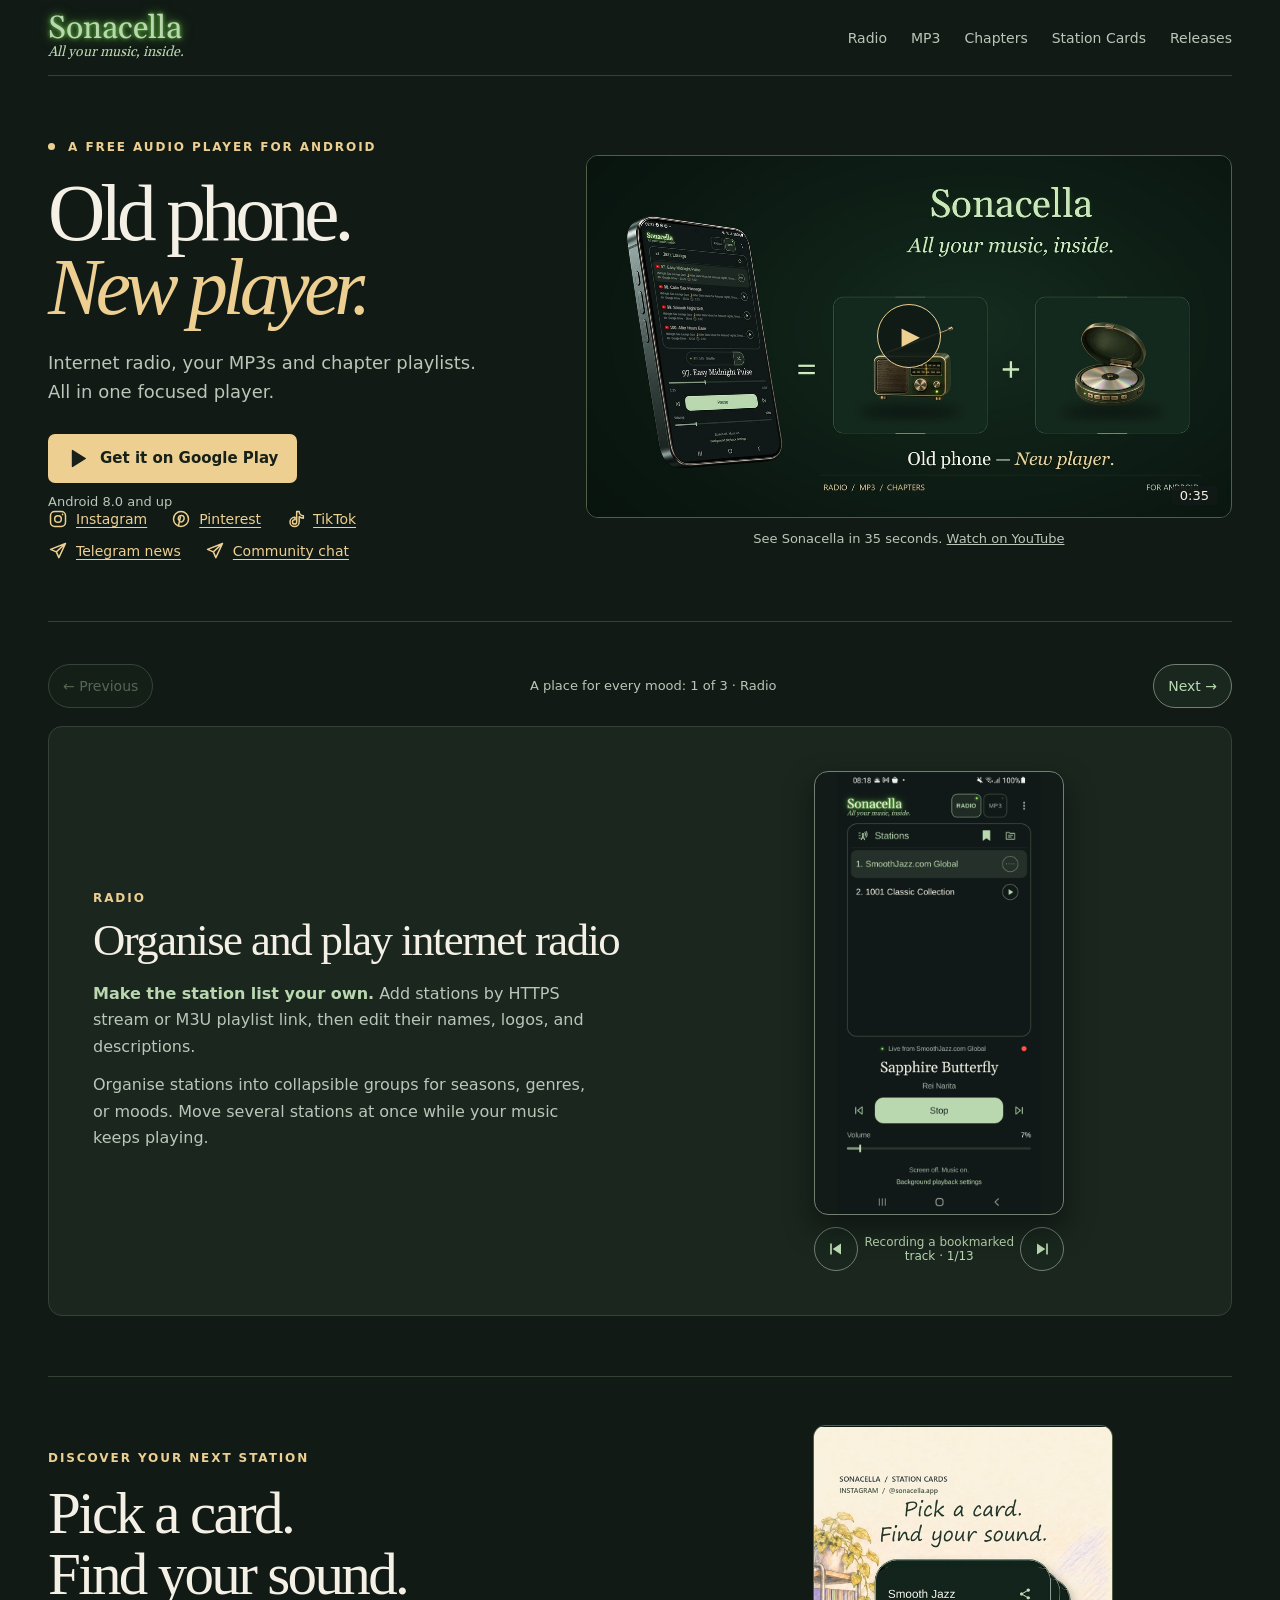
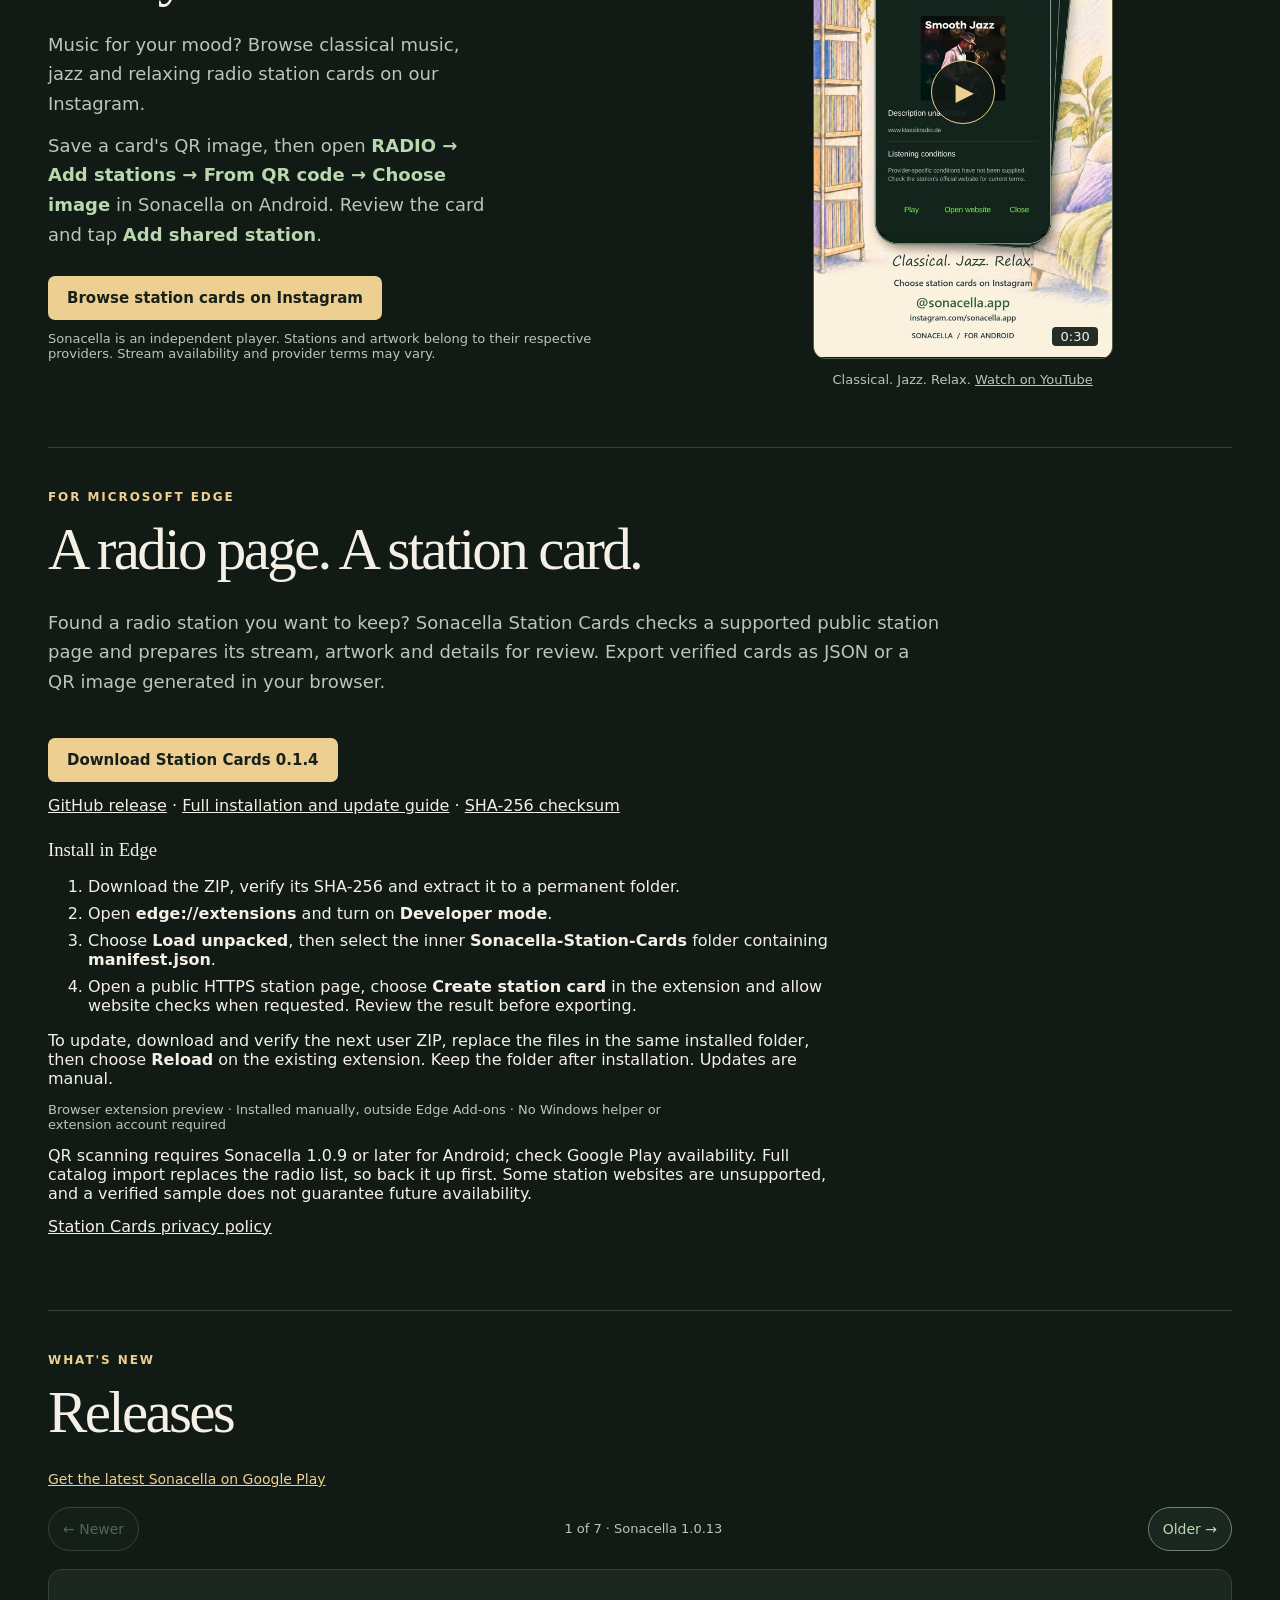
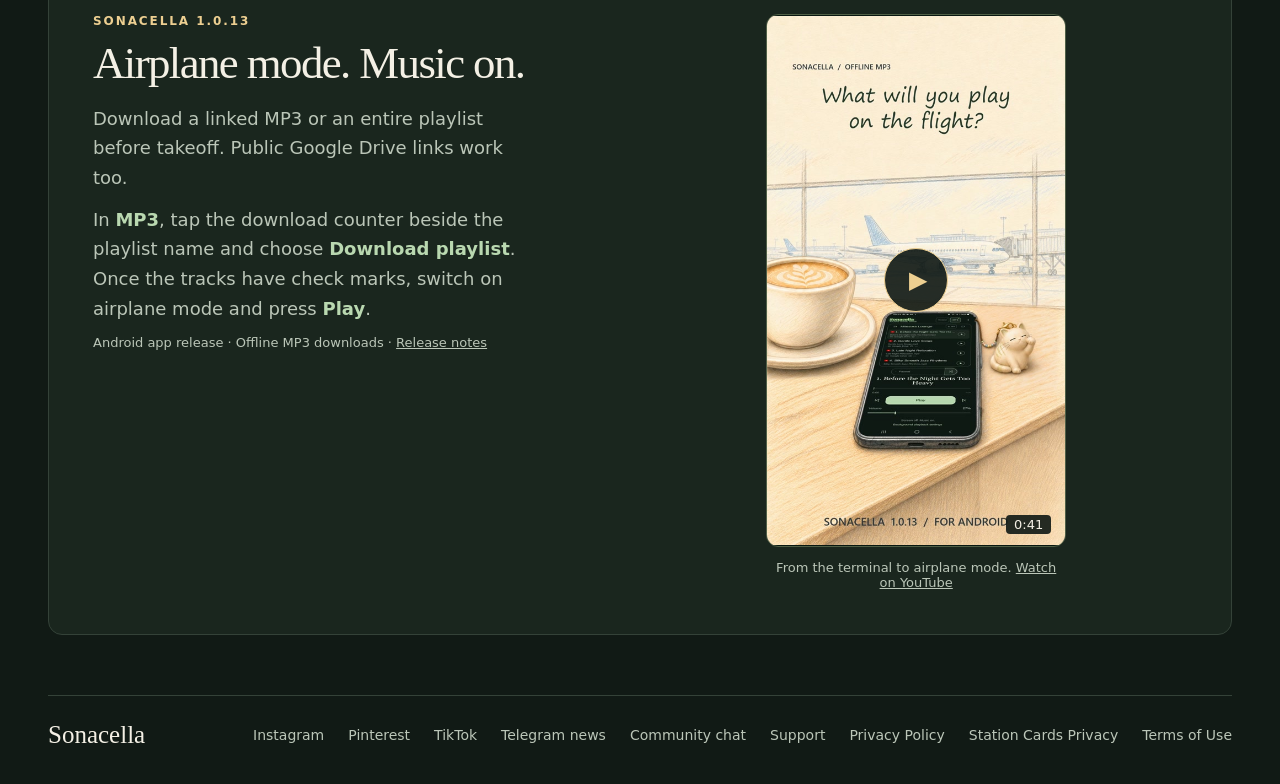
==== commit da38dbff: "Publish release notes for Sonacella 1.0.13" ====
--- a/index.html
+++ b/index.html
@@ -313,7 +313,7 @@
           <h3>Airplane mode. Music on.</h3>
           <p class="lede">Download a linked MP3 or an entire playlist before takeoff. Public Google Drive links work too.</p>
           <p class="lede">In <strong>MP3</strong>, tap the download counter beside the playlist name and choose <strong>Download playlist</strong>. Once the tracks have check marks, switch on airplane mode and press <strong>Play</strong>.</p>
-          <p class="requirements">Android app release · Offline MP3 downloads</p>
+          <p class="requirements">Android app release · Offline MP3 downloads · <a href="releases/1.0.13.html">Release notes</a></p>
         </div>
         <figure class="release-video">
           <div class="video-frame video-frame-portrait" data-video="11lUkYD9cG8" data-video-title="Airplane Mode. Music On. | Sonacella Offline MP3">
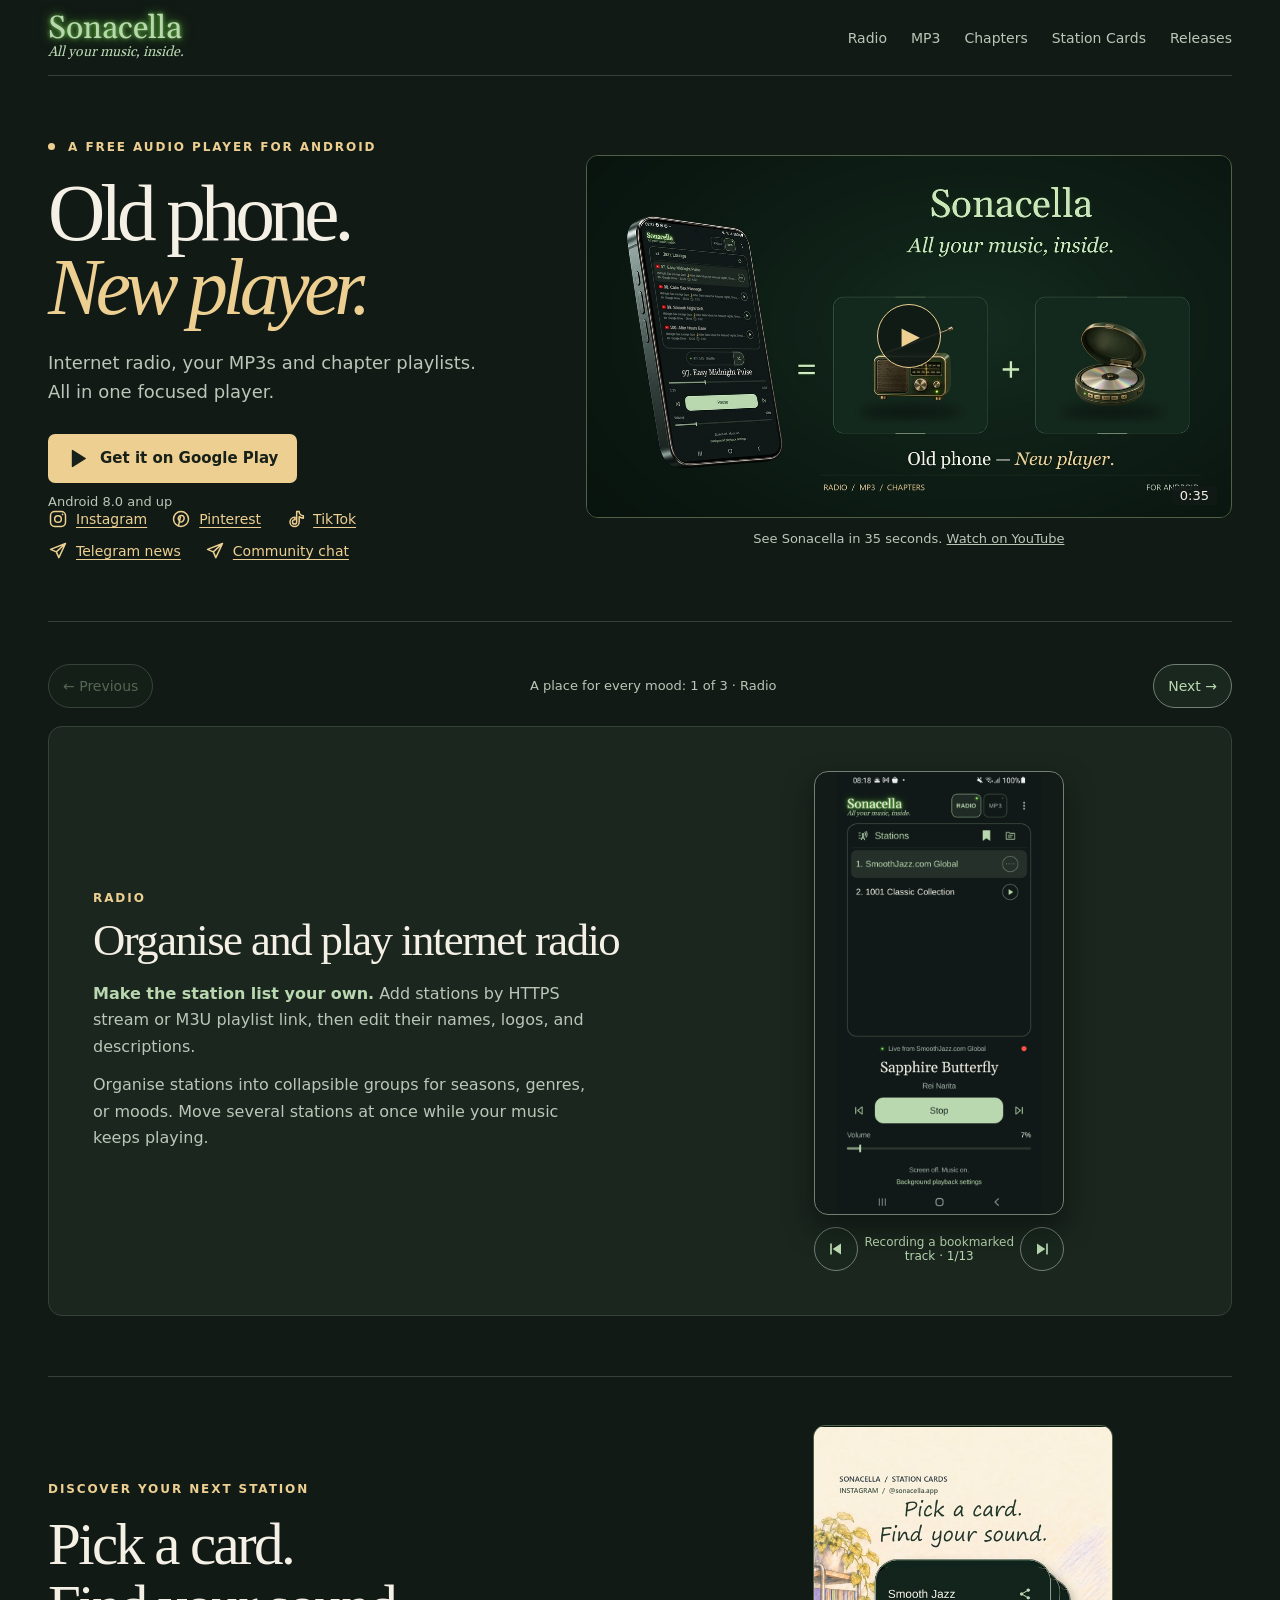
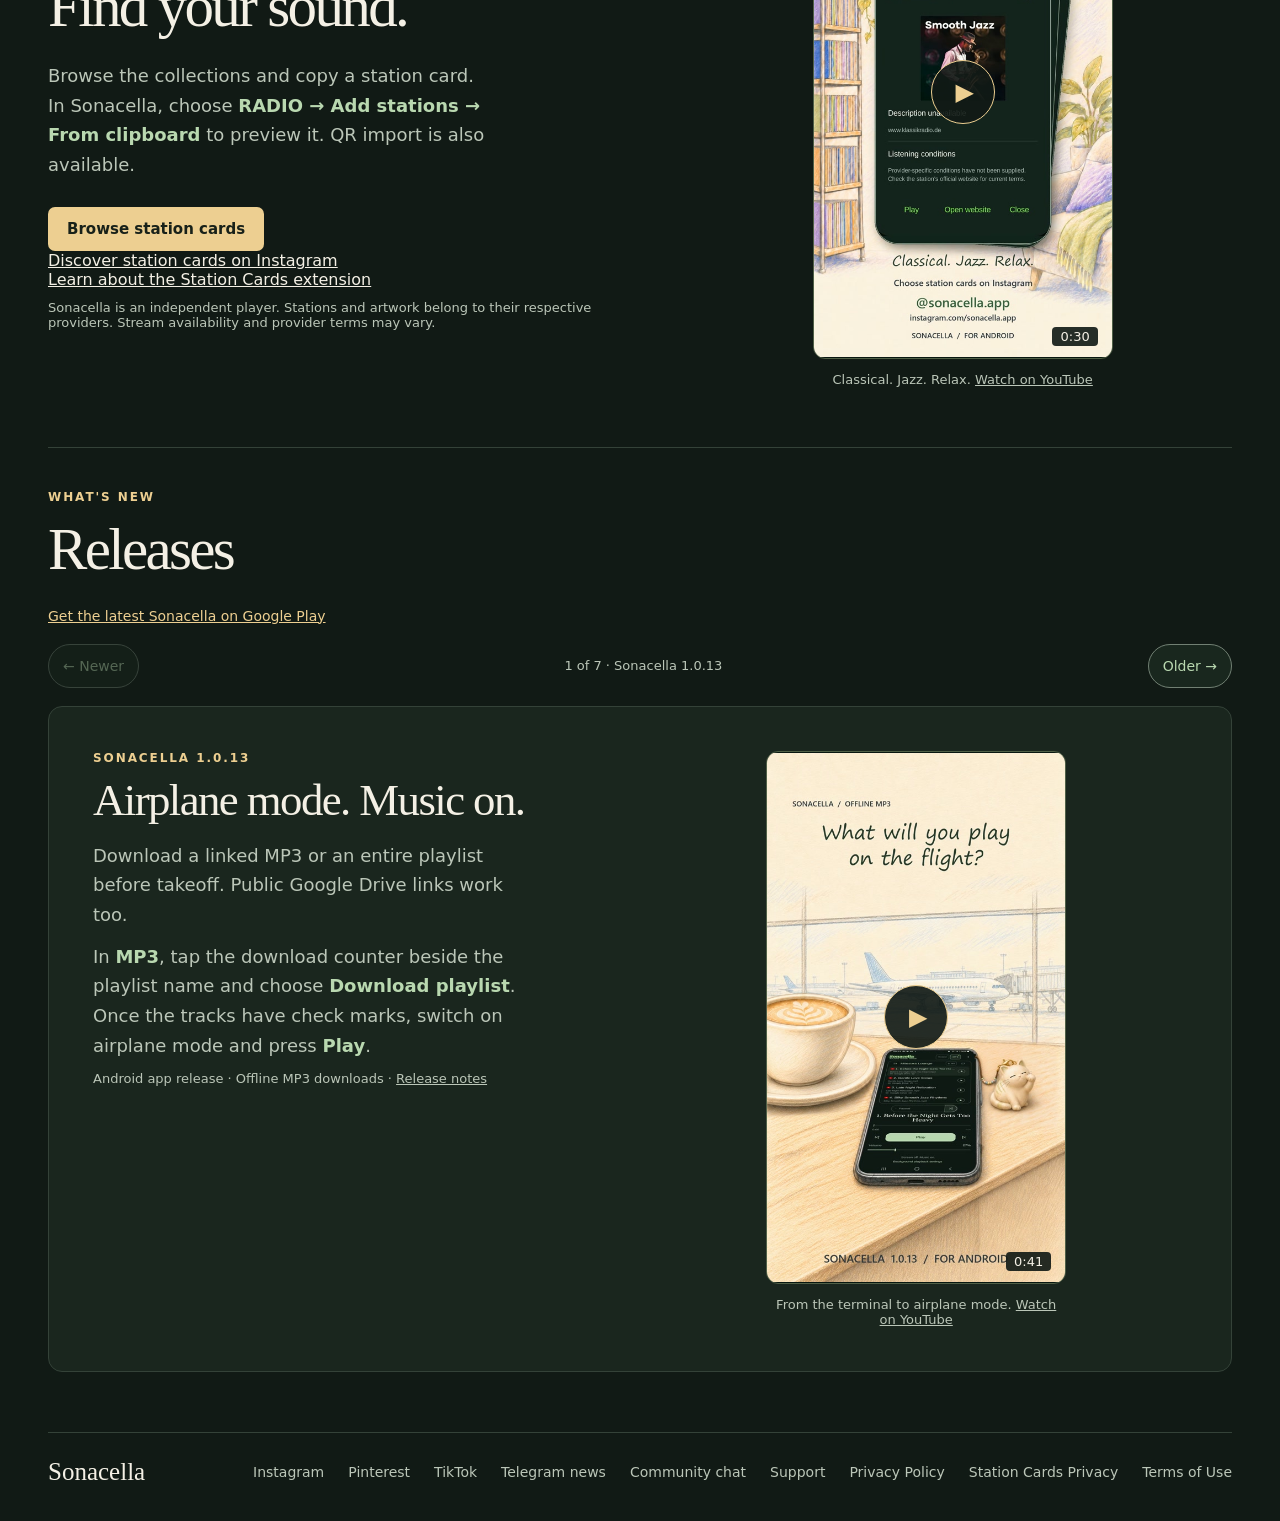
==== commit 67f5fe73: "Add clipboard-first station discovery" ====
--- a/index.html
+++ b/index.html
@@ -7,10 +7,10 @@
   <meta name="theme-color" content="#111a15">
   <title>Sonacella — Internet Radio &amp; MP3 Player for Android</title>
   <link rel="icon" href="assets/icon.png" type="image/png">
-  <link rel="stylesheet" href="style.css?v=social-links">
+  <link rel="stylesheet" href="style.css?v=station-cards">
   <script src="gallery.js" defer></script>
   <script src="video.js?v=release-carousel" defer></script>
-  <script src="carousel.js" defer></script>
+  <script src="carousel.js?v=station-themes" defer></script>
 </head>
 <body>
   <svg class="icon-definitions" aria-hidden="true" width="0" height="0">
@@ -256,12 +256,13 @@
     </section>
 
     <section class="feature-section" id="station-collection" aria-labelledby="station-collection-title">
-      <div class="feature-section-copy">
+      <div class="feature-section-copy" id="station-cards">
         <p class="eyebrow">Discover your next station</p>
         <h2 id="station-collection-title">Pick a card.<br>Find your sound.</h2>
-        <p class="lede">Music for your mood? Browse classical music, jazz and relaxing radio station cards on our Instagram.</p>
-        <p class="lede">Save a card's QR image, then open <strong>RADIO &rarr; Add stations &rarr; From QR code &rarr; Choose image</strong> in Sonacella on Android. Review the card and tap <strong>Add shared station</strong>.</p>
-        <a class="play-button" href="https://www.instagram.com/sonacella.app/">Browse station cards on Instagram</a>
+        <p class="lede">Browse the collections and copy a station card. In Sonacella, choose <strong>RADIO &rarr; Add stations &rarr; From clipboard</strong> to preview it. QR import is also available.</p>
+        <a class="play-button" href="discover/">Browse station cards</a>
+        <p><a href="https://www.instagram.com/sonacella.app/">Discover station cards on Instagram</a></p>
+        <p><a href="discover/#extension">Learn about the Station Cards extension</a></p>
         <p class="requirements">Sonacella is an independent player. Stations and artwork belong to their respective providers. Stream availability and provider terms may vary.</p>
       </div>
       <figure class="hero-video station-collection-video">
@@ -276,26 +277,6 @@
       </figure>
     </section>
 
-    <section class="collection" id="station-cards" aria-labelledby="station-cards-title">
-      <header class="section-heading">
-        <p class="eyebrow">For Microsoft Edge</p>
-        <h2 id="station-cards-title">A radio page. A station card.</h2>
-      </header>
-      <p class="lede">Found a radio station you want to keep? Sonacella Station Cards checks a supported public station page and prepares its stream, artwork and details for review. Export verified cards as JSON or a QR image generated in your browser.</p>
-      <p><a class="play-button" href="https://github.com/miphorez/sonacella/releases/download/station-cards-v0.1.4/Sonacella-Station-Cards-0.1.4-user.zip">Download Station Cards 0.1.4</a></p>
-      <p><a href="https://github.com/miphorez/sonacella/releases/tag/station-cards-v0.1.4">GitHub release</a> · <a href="https://github.com/miphorez/sonacella/releases/download/station-cards-v0.1.4/INSTALL.md">Full installation and update guide</a> · <a href="https://github.com/miphorez/sonacella/releases/download/station-cards-v0.1.4/Sonacella-Station-Cards-0.1.4-user.zip.sha256">SHA-256 checksum</a></p>
-      <h3>Install in Edge</h3>
-      <ol>
-        <li>Download the ZIP, verify its SHA-256 and extract it to a permanent folder.</li>
-        <li>Open <strong>edge://extensions</strong> and turn on <strong>Developer mode</strong>.</li>
-        <li>Choose <strong>Load unpacked</strong>, then select the inner <strong>Sonacella-Station-Cards</strong> folder containing <strong>manifest.json</strong>.</li>
-        <li>Open a public HTTPS station page, choose <strong>Create station card</strong> in the extension and allow website checks when requested. Review the result before exporting.</li>
-      </ol>
-      <p>To update, download and verify the next user ZIP, replace the files in the same installed folder, then choose <strong>Reload</strong> on the existing extension. Keep the folder after installation. Updates are manual.</p>
-      <p class="requirements">Browser extension preview · Installed manually, outside Edge Add-ons · No Windows helper or extension account required</p>
-      <p>QR scanning requires Sonacella 1.0.9 or later for Android; check Google Play availability. Full catalog import replaces the radio list, so back it up first. Some station websites are unsupported, and a verified sample does not guarantee future availability.</p>
-      <p><a href="station-cards/privacy.html">Station Cards privacy policy</a></p>
-    </section>
     <section class="collection" id="releases" aria-labelledby="releases-title" data-carousel>
       <header class="section-heading">
         <p class="eyebrow">What's new</p>
@@ -368,10 +349,10 @@
         <div class="release-copy">
           <p class="eyebrow" id="release-1-0-9-title">Sonacella 1.0.9</p>
           <h3>From a station website to your radio list</h3>
-          <p class="lede">Found a radio station on the web? Open its page in Microsoft Edge and use <a href="#station-cards">Sonacella Station Cards</a> to create a station card. Review the stream, artwork and details, then display its QR code.</p>
+          <p class="lede">Found a radio station on the web? Open its page in Microsoft Edge and use <a href="discover/#extension">Sonacella Station Cards</a> to create a station card. Review the stream, artwork and details, then display its QR code.</p>
           <p class="lede">In Sonacella, open <strong>Add stations → From QR code</strong>. Scan the code from your browser with the camera, or choose a saved QR image. Preview the station and confirm to add it to your list.</p>
           <p class="lede">You can also add copied station cards with <strong>From clipboard</strong>. Sonacella checks new audio sources before saving. Device sync and switching conditions now live together in <strong>Settings</strong>.</p>
-          <p class="requirements">Android app release · <time datetime="2026-11-12">November 12, 2026</time> · <a href="#station-cards">Get the Edge extension preview</a></p>
+          <p class="requirements">Android app release · <time datetime="2026-11-12">November 12, 2026</time> · <a href="discover/#extension">Get the Edge extension preview</a></p>
         </div>
         <figure class="release-video">
           <div class="video-frame video-frame-portrait" data-video="j-g4IMO2Xp0" data-video-title="Found a great radio station? Keep it in Sonacella.">
@@ -390,7 +371,7 @@
           <h3>Found a station? Take it with you.</h3>
           <p class="lede">The standalone Sonacella Station Cards preview is now available on GitHub. Turn a supported station website into a reviewed card with an audio source, artwork and details, then save JSON or a local QR image.</p>
           <p>Version 0.1.4 supports published HTTPS stream ports and Classic Radio Non Stop, alongside supported Klassik Radio channels. The download includes installation and manual-update instructions, with a separate SHA-256 file.</p>
-          <p><a href="https://github.com/miphorez/sonacella/releases/tag/station-cards-v0.1.4">Get the GitHub preview</a> · <a href="#station-cards">How to install</a></p>
+          <p><a href="https://github.com/miphorez/sonacella/releases/tag/station-cards-v0.1.4">Get the GitHub preview</a> · <a href="discover/#extension">How to install</a></p>
           <p class="requirements">Published on GitHub · <time datetime="2026-11-12">November 12, 2026</time> · Browser extension release</p>
         </div>
       </article>
--- a/style.css
+++ b/style.css
@@ -172,10 +172,7 @@
 .release-entry-text { grid-template-columns: 1fr; }
 .release-entry-text .release-copy { max-width: 78ch; }
 .release-entry-text .release-copy p + p { margin-top: 12px; }
-#station-cards > :where(p, ol) { max-width: 78ch; }
-#station-cards > p { margin-block: 14px; }
-#station-cards > h3 { margin-block: 24px 12px; }
-#station-cards li + li { margin-top: 8px; }
+#station-cards { scroll-margin-top: 18px; }
 .release-entry-with-video { row-gap: 20px; }
 .release-video { grid-column: 2; grid-row: 1 / span 2; width: min(100%, 300px); justify-self: center; }
 .video-frame-portrait { aspect-ratio: 9 / 16; }
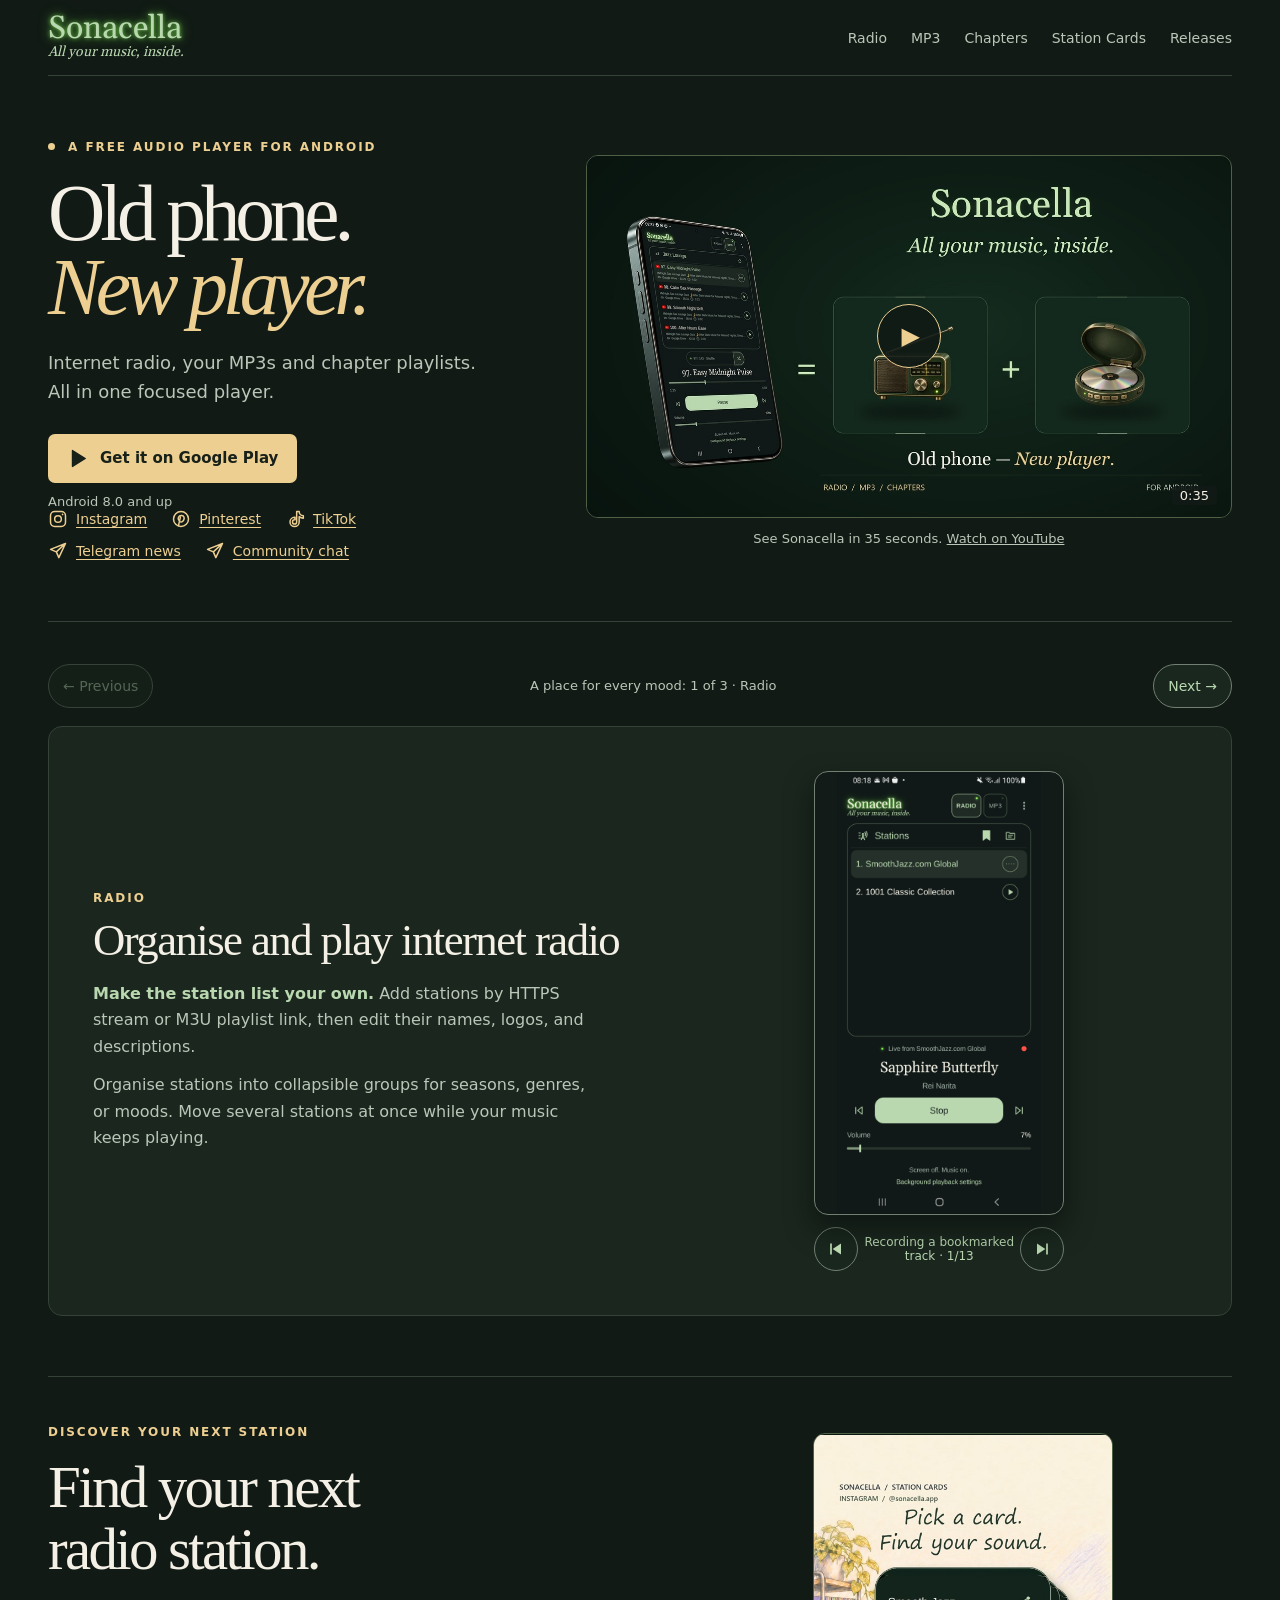
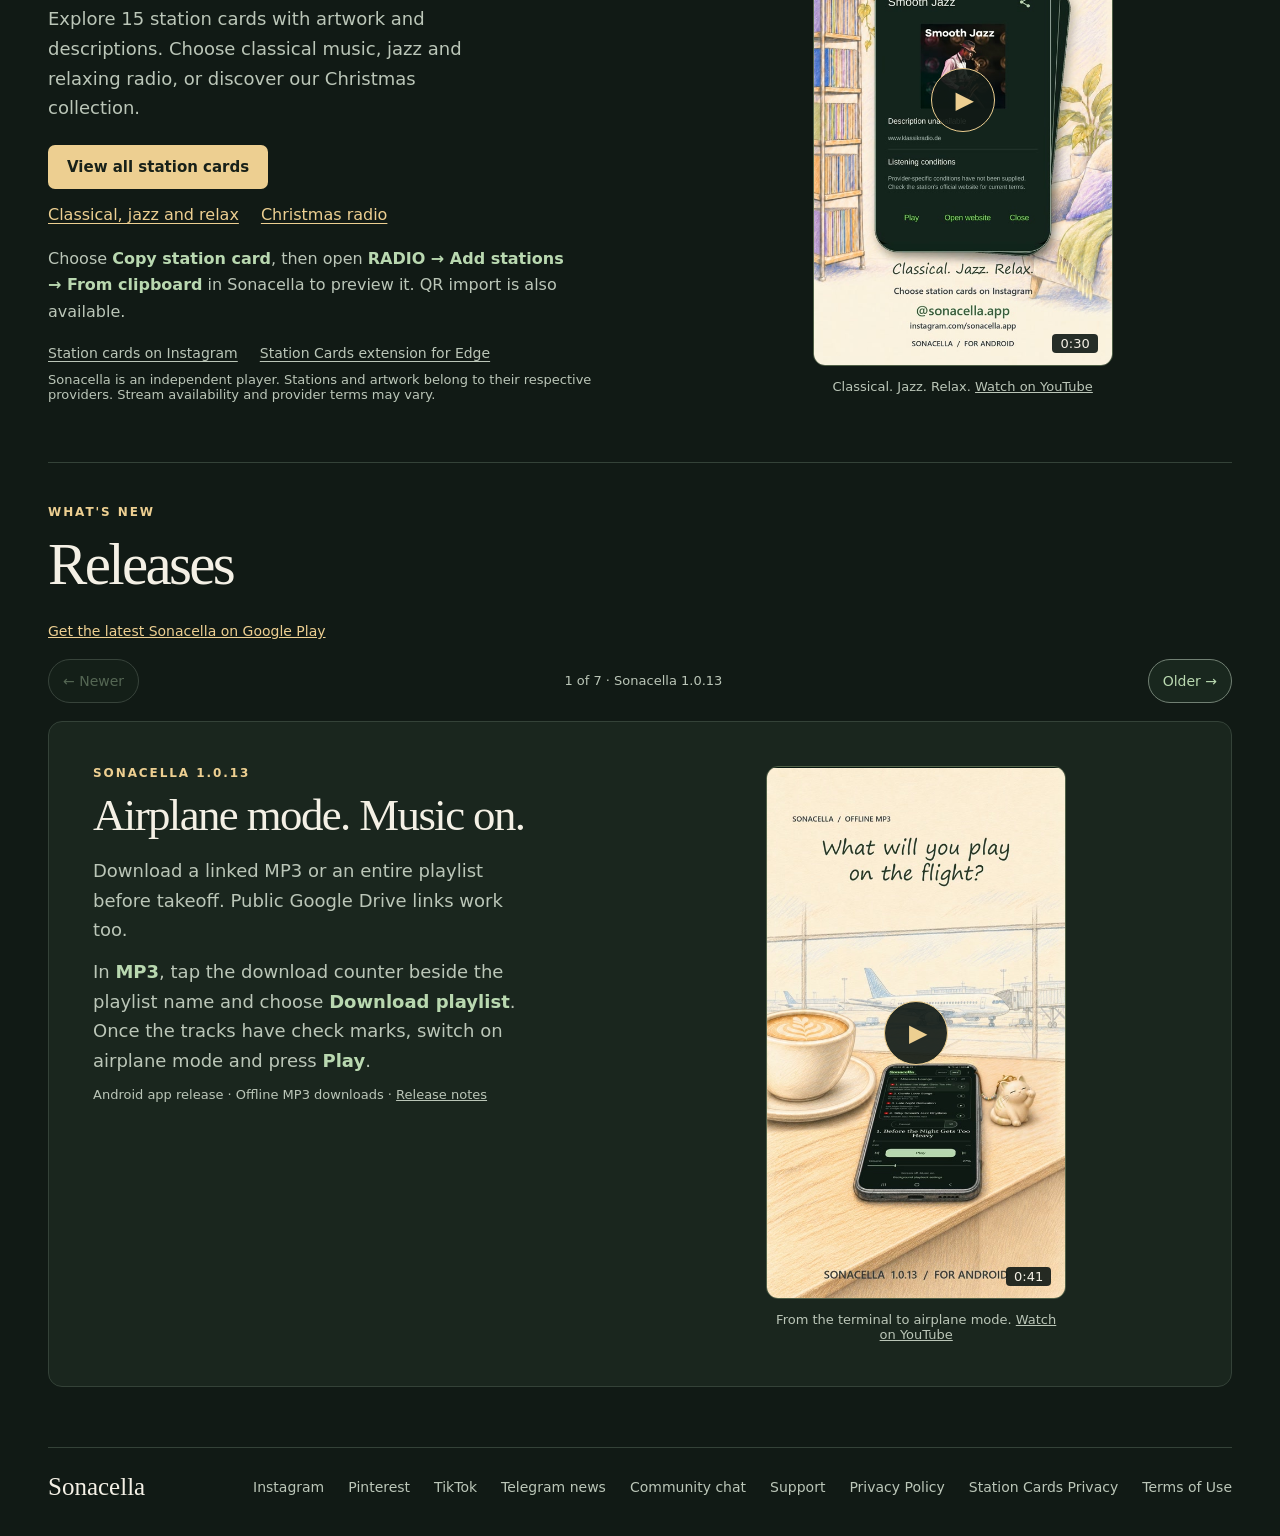
==== commit a453cfaf: "Make station collections prominent on the homepage" ====
--- a/index.html
+++ b/index.html
@@ -7,7 +7,7 @@
   <meta name="theme-color" content="#111a15">
   <title>Sonacella — Internet Radio &amp; MP3 Player for Android</title>
   <link rel="icon" href="assets/icon.png" type="image/png">
-  <link rel="stylesheet" href="style.css?v=station-cards">
+  <link rel="stylesheet" href="style.css?v=discover-entry">
   <script src="gallery.js" defer></script>
   <script src="video.js?v=release-carousel" defer></script>
   <script src="carousel.js?v=station-themes" defer></script>
@@ -258,11 +258,20 @@
     <section class="feature-section" id="station-collection" aria-labelledby="station-collection-title">
       <div class="feature-section-copy" id="station-cards">
         <p class="eyebrow">Discover your next station</p>
-        <h2 id="station-collection-title">Pick a card.<br>Find your sound.</h2>
-        <p class="lede">Browse the collections and copy a station card. In Sonacella, choose <strong>RADIO &rarr; Add stations &rarr; From clipboard</strong> to preview it. QR import is also available.</p>
-        <a class="play-button" href="discover/">Browse station cards</a>
-        <p><a href="https://www.instagram.com/sonacella.app/">Discover station cards on Instagram</a></p>
-        <p><a href="discover/#extension">Learn about the Station Cards extension</a></p>
+        <h2 id="station-collection-title">Find your next<br>radio station.</h2>
+        <p class="lede">Explore 15 station cards with artwork and descriptions. Choose classical music, jazz and relaxing radio, or discover our Christmas collection.</p>
+        <div class="station-collection-browse">
+          <a class="play-button" href="discover/">View all station cards</a>
+          <div class="station-collection-themes">
+            <a href="discover/#classic-theme">Classical, jazz and relax</a>
+            <a href="discover/#christmas-theme">Christmas radio</a>
+          </div>
+        </div>
+        <p class="station-collection-help">Choose <strong>Copy station card</strong>, then open <strong>RADIO &rarr; Add stations &rarr; From clipboard</strong> in Sonacella to preview it. QR import is also available.</p>
+        <div class="station-collection-more">
+          <a href="https://www.instagram.com/sonacella.app/">Station cards on Instagram</a>
+          <a href="discover/#extension">Station Cards extension for Edge</a>
+        </div>
         <p class="requirements">Sonacella is an independent player. Stations and artwork belong to their respective providers. Stream availability and provider terms may vary.</p>
       </div>
       <figure class="hero-video station-collection-video">
--- a/style.css
+++ b/style.css
@@ -51,6 +51,19 @@
 .hero { display: grid; grid-template-columns: minmax(0, .85fr) minmax(0, 1.15fr); gap: 60px; align-items: center; padding-block: 64px 60px; }
 .hero-video { min-width: 0; }
 .station-collection-video { width: min(100%, 300px); justify-self: center; }
+.station-collection-browse { margin-block: 22px; }
+.station-collection-browse .play-button { margin-top: 0; }
+.station-collection-themes, .station-collection-more {
+  display: flex;
+  flex-wrap: wrap;
+  gap: 12px 22px;
+}
+.station-collection-themes { margin-top: 16px; }
+.station-collection-themes a { color: var(--gold); text-underline-offset: 3px; }
+.station-collection-help { max-width: 52ch; color: var(--muted); line-height: 1.65; }
+.station-collection-help strong { color: var(--pistachio); }
+.station-collection-more { margin-top: 20px; }
+.station-collection-more a { color: var(--muted); font-size: 14px; text-underline-offset: 3px; }
 .video-frame { position: relative; aspect-ratio: 16 / 9; min-height: 200px; overflow: hidden; border: 1px solid #506047; border-radius: 12px; background: #081710; }
 .video-launch { display: block; position: relative; width: 100%; height: 100%; color: var(--gold); }
 .video-launch img { width: 100%; height: 100%; object-fit: contain; }
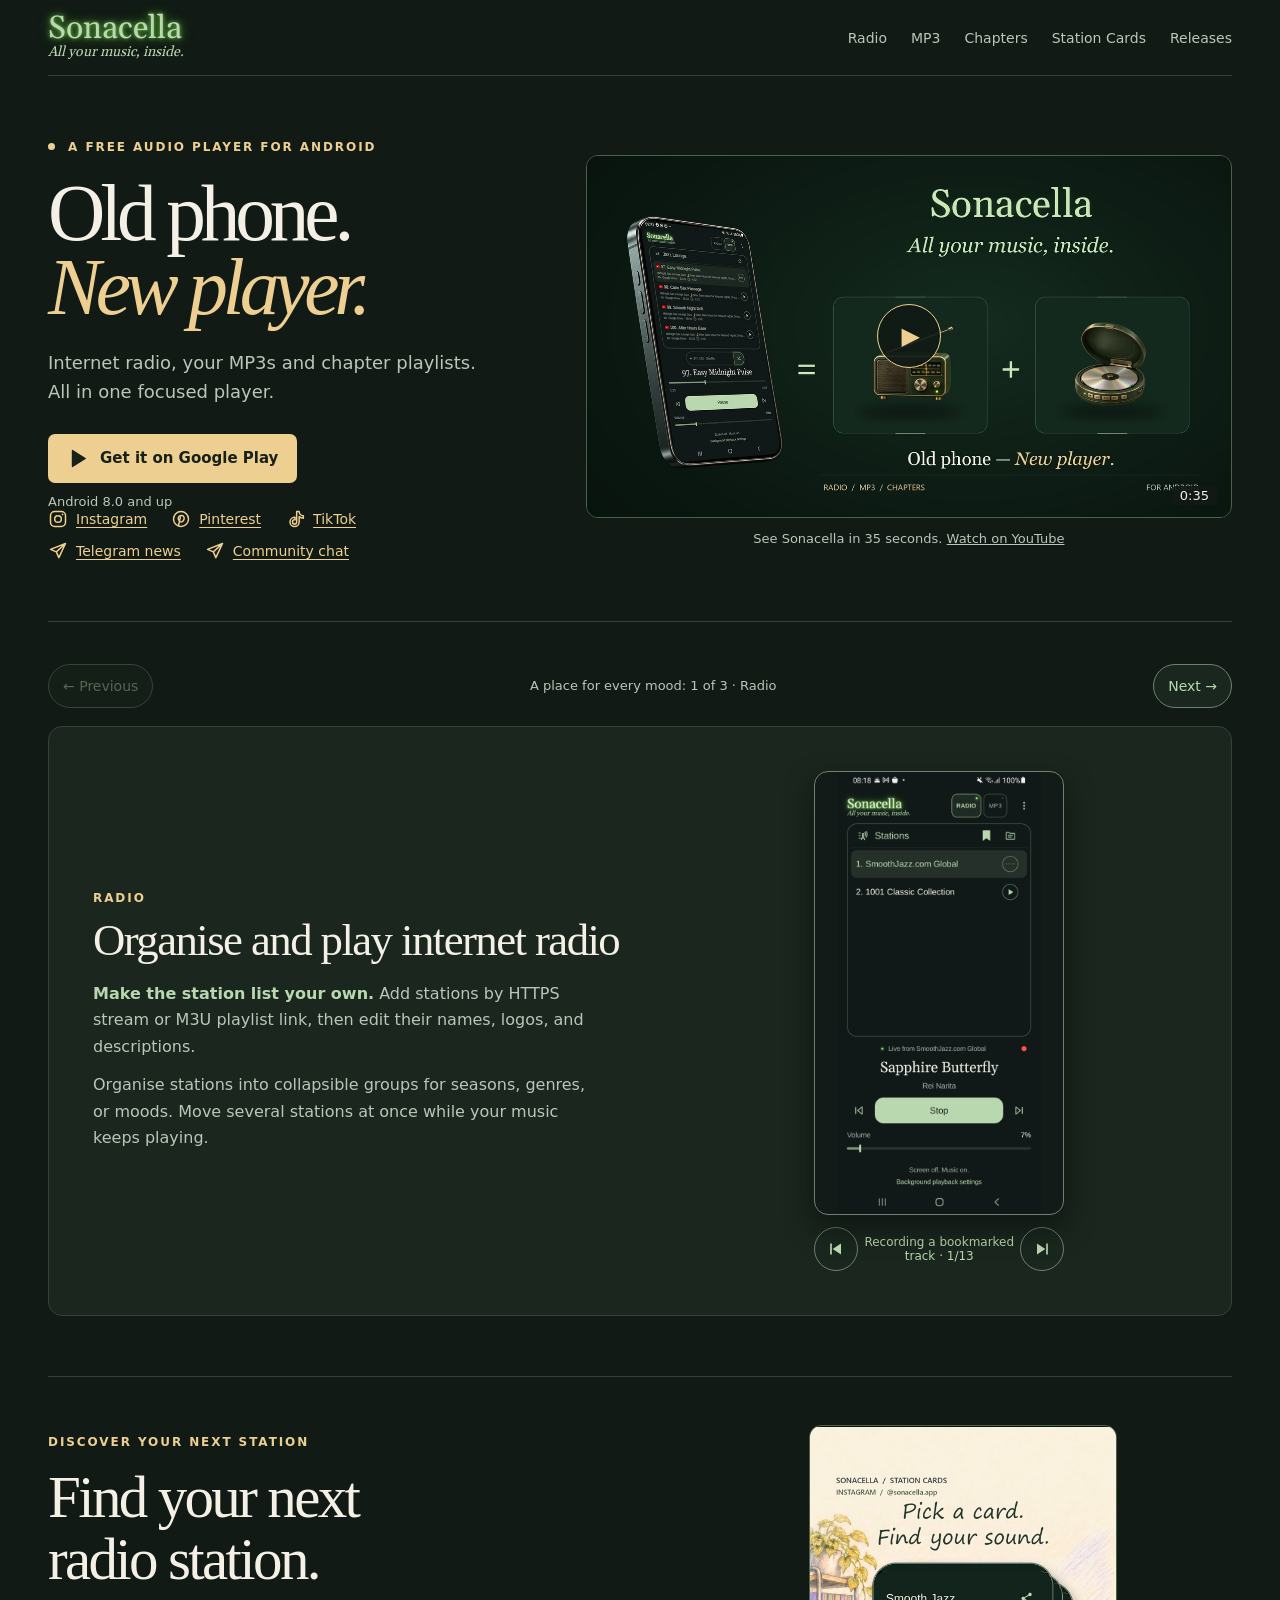
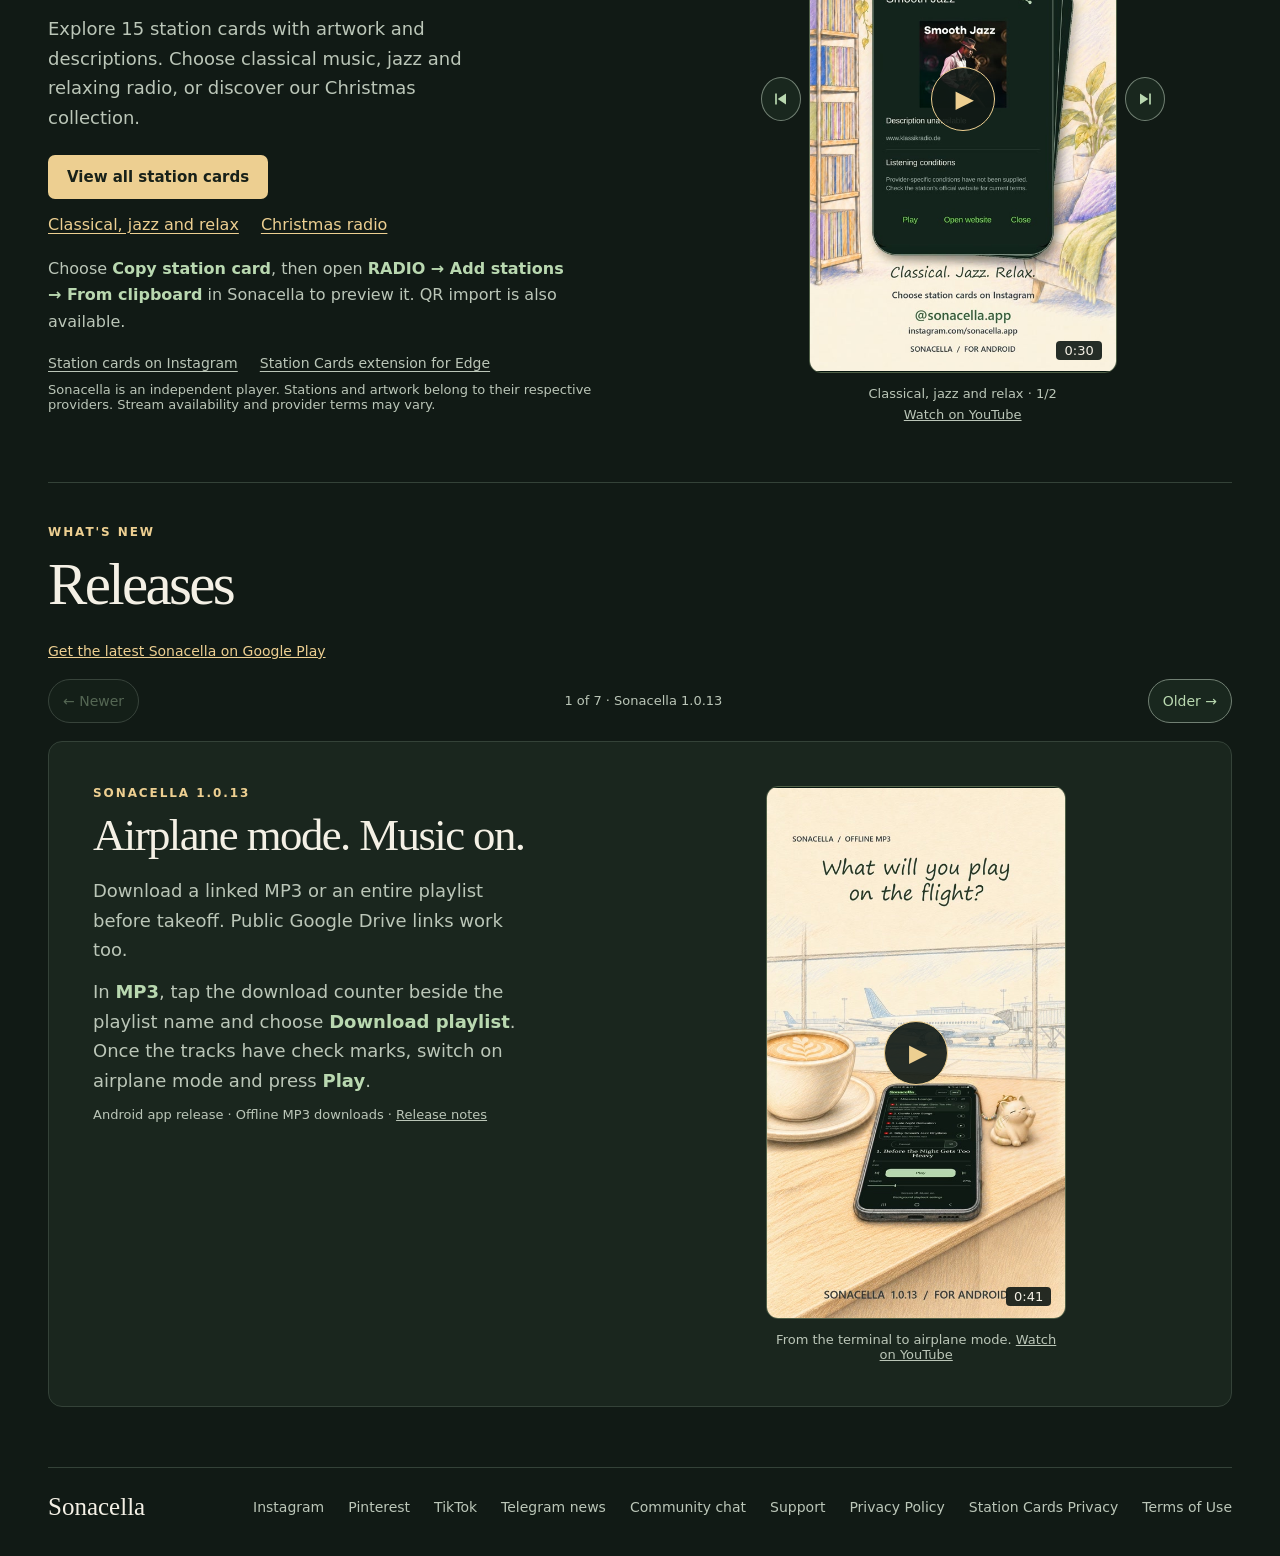
==== commit d55ea6ee: "Add a gallery for station collection promo videos" ====
--- a/index.html
+++ b/index.html
@@ -7,9 +7,9 @@
   <meta name="theme-color" content="#111a15">
   <title>Sonacella — Internet Radio &amp; MP3 Player for Android</title>
   <link rel="icon" href="assets/icon.png" type="image/png">
-  <link rel="stylesheet" href="style.css?v=discover-entry">
-  <script src="gallery.js" defer></script>
-  <script src="video.js?v=release-carousel" defer></script>
+  <link rel="stylesheet" href="style.css?v=collection-videos">
+  <script src="gallery.js?v=collection-videos" defer></script>
+  <script src="video.js?v=collection-videos" defer></script>
   <script src="carousel.js?v=station-themes" defer></script>
 </head>
 <body>
@@ -274,15 +274,40 @@
         </div>
         <p class="requirements">Sonacella is an independent player. Stations and artwork belong to their respective providers. Stream availability and provider terms may vary.</p>
       </div>
-      <figure class="hero-video station-collection-video">
-        <div class="video-frame video-frame-portrait" data-video="OEMSV_mZwo4" data-video-title="Pick a card. Find your sound. | Sonacella">
-          <a class="video-launch" href="https://www.youtube.com/shorts/OEMSV_mZwo4" aria-label="Play the station collection video, 30 seconds">
-            <img src="assets/station-collection-poster.jpg" width="540" height="960" alt="Pick a card. Find your sound. A deck of Sonacella station cards with Smooth Jazz at the front." loading="lazy">
-            <span class="video-play" aria-hidden="true">&#9654;</span>
-            <span class="video-duration" aria-hidden="true">0:30</span>
-          </a>
-        </div>
-        <figcaption>Classical. Jazz. Relax. <a href="https://www.youtube.com/shorts/OEMSV_mZwo4" target="_blank" rel="noopener">Watch on YouTube</a></figcaption>
+      <figure class="hero-video station-collection-video promo-gallery" data-gallery aria-label="Station collection videos">
+        <div class="promo-stage">
+          <button class="promo-step" type="button" data-step="-1" aria-label="Previous collection video" hidden>
+            <svg aria-hidden="true" viewBox="0 0 24 24" width="20" height="20"><use href="#track-skip"/></svg>
+          </button>
+          <div class="promo-slides">
+            <div class="promo-slide is-current" data-caption="Classical, jazz and relax" data-watch-url="https://www.youtube.com/shorts/OEMSV_mZwo4" data-watch-label="Watch on YouTube">
+              <div class="video-frame video-frame-portrait" data-video="OEMSV_mZwo4" data-video-title="Pick a card. Find your sound. | Sonacella">
+                <a class="video-launch" href="https://www.youtube.com/shorts/OEMSV_mZwo4" aria-label="Play the classical, jazz and relax collection video, 30 seconds">
+                  <img src="assets/station-collection-poster.jpg" width="540" height="960" alt="A deck of Sonacella classical and jazz station cards" loading="lazy">
+                  <span class="video-play" aria-hidden="true">&#9654;</span>
+                  <span class="video-duration" aria-hidden="true">0:30</span>
+                </a>
+              </div>
+            </div>
+            <div class="promo-slide" data-caption="Christmas radio" data-show-credit data-watch-url="assets/christmas-collection.mp4" data-watch-label="Open video" inert>
+              <div class="video-frame video-frame-portrait" data-video data-video-src="assets/christmas-collection.mp4" data-video-title="Pick a card. Tune in to Christmas. | Sonacella">
+                <a class="video-launch" href="assets/christmas-collection.mp4" aria-label="Play the Christmas collection video, 30 seconds">
+                  <img src="assets/christmas-collection-poster.jpg" width="540" height="960" alt="Sonacella Christmas station cards with a decorated tree and presents" loading="lazy">
+                  <span class="video-play" aria-hidden="true">&#9654;</span>
+                  <span class="video-duration" aria-hidden="true">0:30</span>
+                </a>
+              </div>
+            </div>
+          </div>
+          <button class="promo-step" type="button" data-step="1" aria-label="Next collection video" hidden>
+            <svg aria-hidden="true" viewBox="0 0 24 24" width="20" height="20"><use href="#track-skip"/></svg>
+          </button>
+        </div>
+        <figcaption>
+          <span data-caption-live aria-live="polite">Classical, jazz and relax · 1/2</span>
+          <a data-watch-live href="https://www.youtube.com/shorts/OEMSV_mZwo4" target="_blank" rel="noopener">Watch on YouTube</a>
+        </figcaption>
+        <p class="promo-credit" data-credit-live hidden>Music <a href="https://www.youtube.com/watch?v=cctwJzBKAA0">Wish You a Swinging Christmas</a> by <a href="https://music.azinity.com/">Azinity Music</a>, <a href="https://creativecommons.org/licenses/by/4.0/">CC BY 4.0</a>. Edited and mixed with sound effects.</p>
       </figure>
     </section>
 
--- a/style.css
+++ b/style.css
@@ -50,7 +50,35 @@
 
 .hero { display: grid; grid-template-columns: minmax(0, .85fr) minmax(0, 1.15fr); gap: 60px; align-items: center; padding-block: 64px 60px; }
 .hero-video { min-width: 0; }
-.station-collection-video { width: min(100%, 300px); justify-self: center; }
+.station-collection-video { width: min(100%, 404px); justify-self: center; }
+.promo-stage { position: relative; padding-inline: 48px; }
+.promo-slides { min-width: 0; }
+.promo-slide:not(.is-current) { display: none; }
+.promo-step {
+  position: absolute;
+  top: calc(50% - 22px);
+  width: 40px;
+  height: 44px;
+  padding: 0;
+  border: 1px solid #718073;
+  border-radius: 50%;
+  background: #19271e;
+  color: var(--pistachio);
+  cursor: pointer;
+}
+.promo-step[hidden] { display: none; }
+.promo-step[data-step="-1"] { left: 0; }
+.promo-step[data-step="1"] { right: 0; }
+.promo-step[data-step="-1"] svg { transform: scaleX(-1); }
+.promo-step svg { display: block; margin-inline: auto; }
+.promo-step:hover { color: var(--gold); border-color: var(--gold); }
+.promo-gallery figcaption { display: grid; justify-items: center; gap: 6px; font-size: 14px; }
+.promo-credit { margin-top: 12px; color: var(--muted); font-size: 12px; line-height: 1.5; }
+.promo-gallery video { width: 100%; height: 100%; object-fit: contain; }
+@media (max-width: 420px) {
+  .promo-stage { padding-inline: 40px; }
+  .promo-step { width: 34px; height: 40px; }
+}
 .station-collection-browse { margin-block: 22px; }
 .station-collection-browse .play-button { margin-top: 0; }
 .station-collection-themes, .station-collection-more {
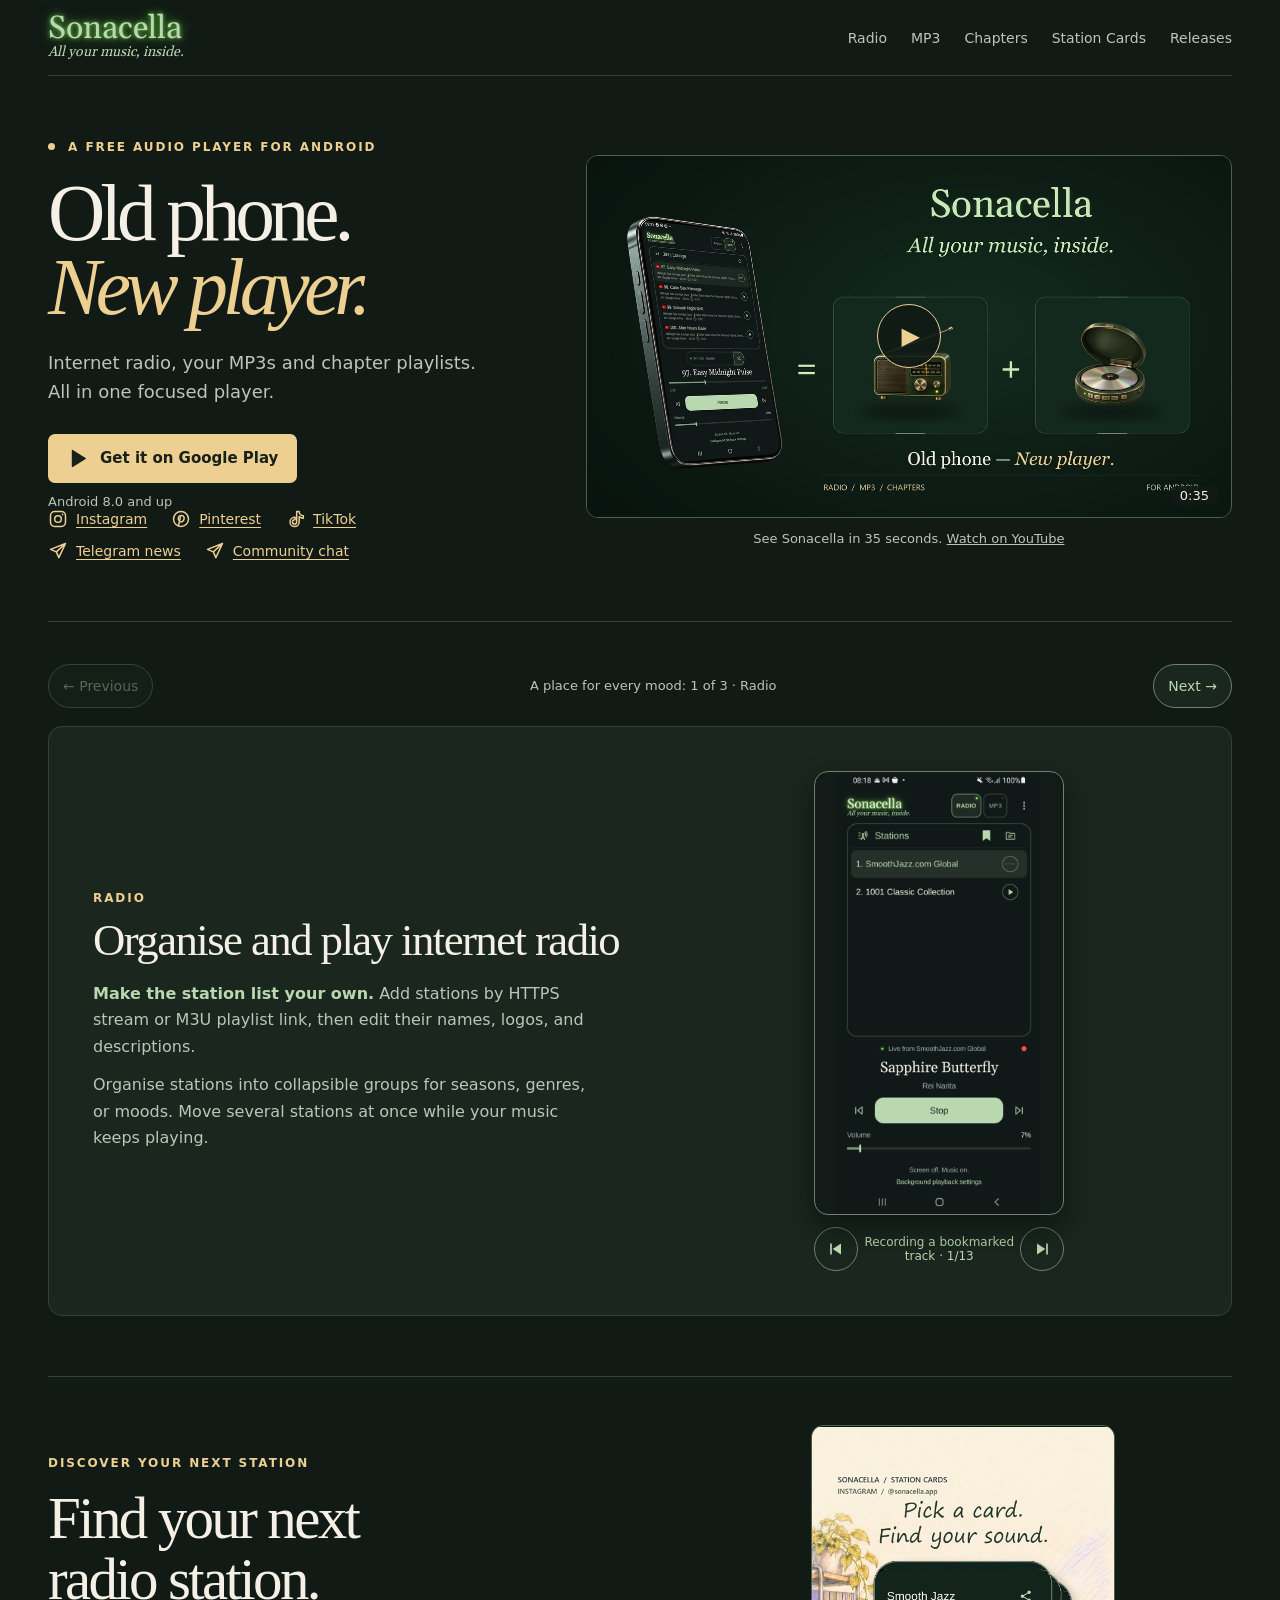
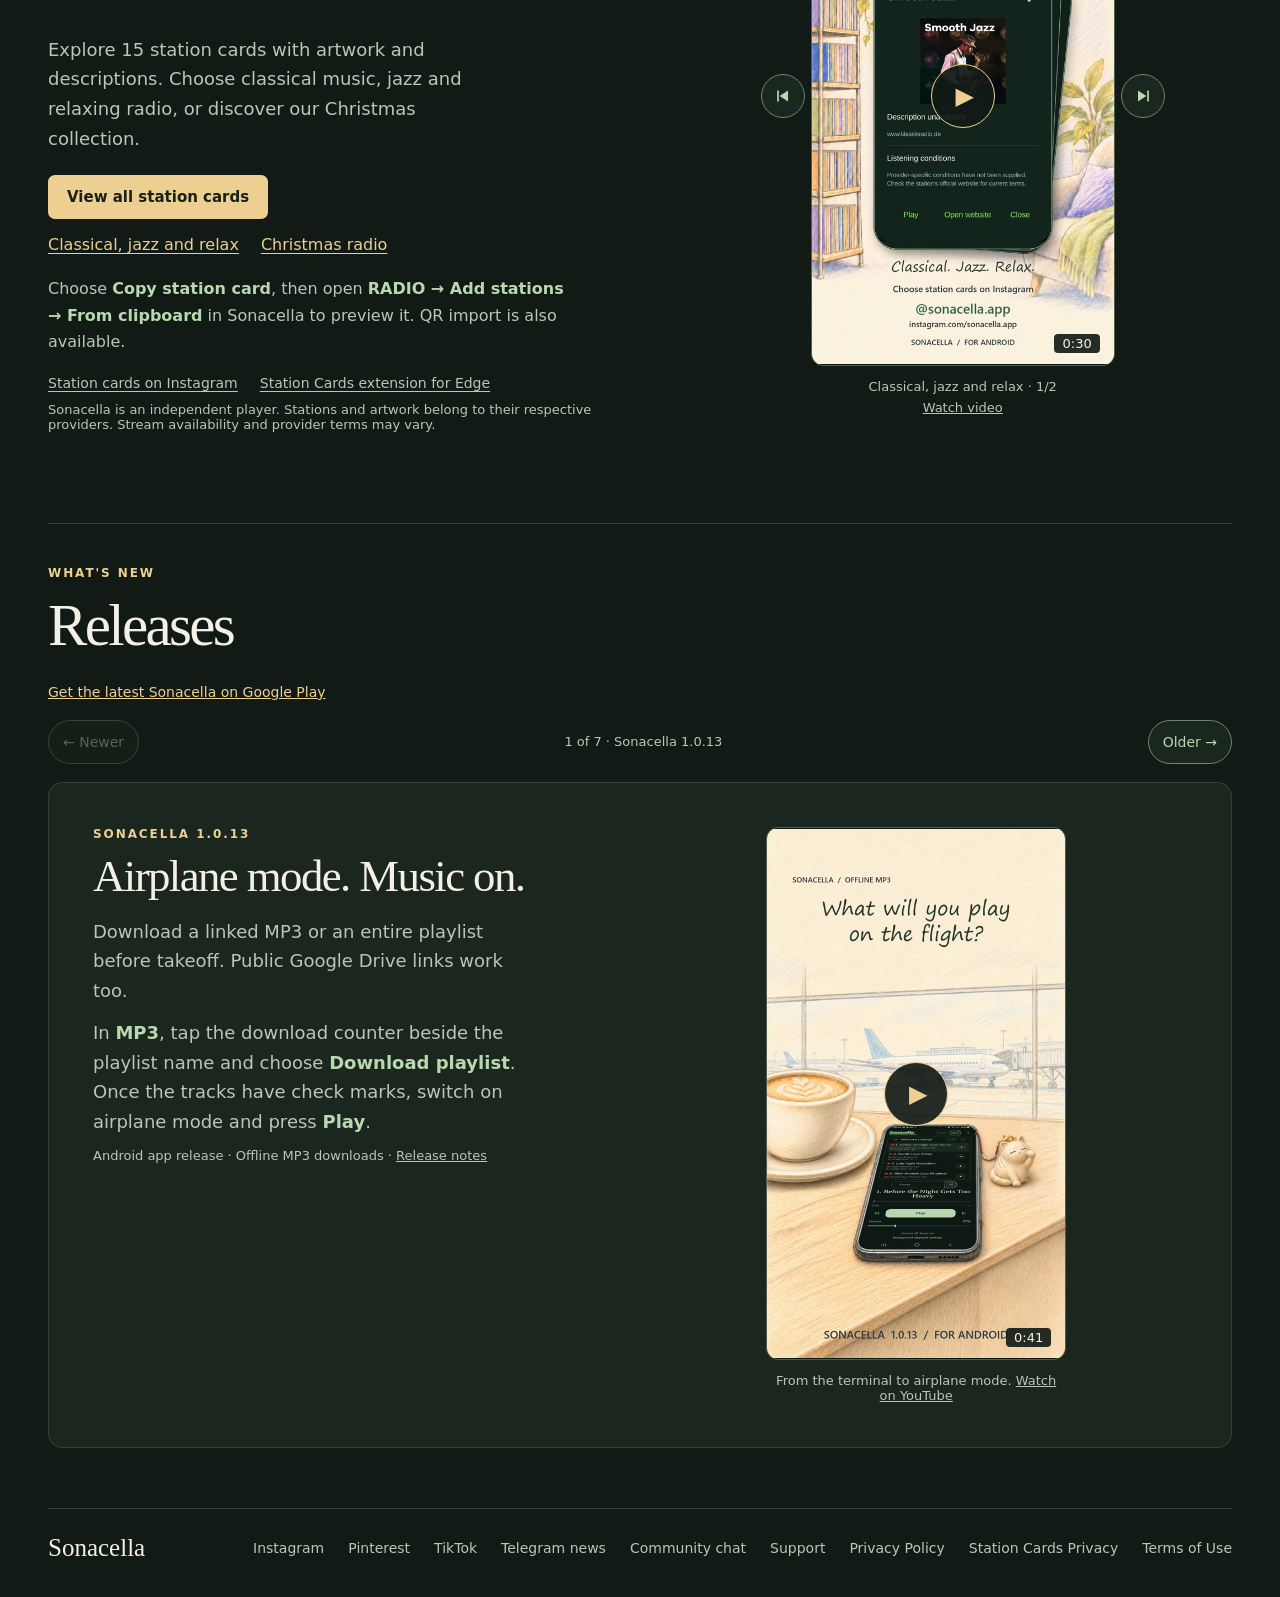
==== commit 3057204e: "Keep collection promo controls and layout consistent" ====
--- a/index.html
+++ b/index.html
@@ -7,8 +7,8 @@
   <meta name="theme-color" content="#111a15">
   <title>Sonacella — Internet Radio &amp; MP3 Player for Android</title>
   <link rel="icon" href="assets/icon.png" type="image/png">
-  <link rel="stylesheet" href="style.css?v=collection-videos">
-  <script src="gallery.js?v=collection-videos" defer></script>
+  <link rel="stylesheet" href="style.css?v=promo-layout">
+  <script src="gallery.js?v=promo-layout" defer></script>
   <script src="video.js?v=collection-videos" defer></script>
   <script src="carousel.js?v=station-themes" defer></script>
 </head>
@@ -280,7 +280,7 @@
             <svg aria-hidden="true" viewBox="0 0 24 24" width="20" height="20"><use href="#track-skip"/></svg>
           </button>
           <div class="promo-slides">
-            <div class="promo-slide is-current" data-caption="Classical, jazz and relax" data-watch-url="https://www.youtube.com/shorts/OEMSV_mZwo4" data-watch-label="Watch on YouTube">
+            <div class="promo-slide is-current" data-caption="Classical, jazz and relax" data-watch-url="https://www.youtube.com/shorts/OEMSV_mZwo4">
               <div class="video-frame video-frame-portrait" data-video="OEMSV_mZwo4" data-video-title="Pick a card. Find your sound. | Sonacella">
                 <a class="video-launch" href="https://www.youtube.com/shorts/OEMSV_mZwo4" aria-label="Play the classical, jazz and relax collection video, 30 seconds">
                   <img src="assets/station-collection-poster.jpg" width="540" height="960" alt="A deck of Sonacella classical and jazz station cards" loading="lazy">
@@ -289,7 +289,7 @@
                 </a>
               </div>
             </div>
-            <div class="promo-slide" data-caption="Christmas radio" data-show-credit data-watch-url="assets/christmas-collection.mp4" data-watch-label="Open video" inert>
+            <div class="promo-slide" data-caption="Christmas radio" data-show-credit data-watch-url="assets/christmas-collection.mp4" inert>
               <div class="video-frame video-frame-portrait" data-video data-video-src="assets/christmas-collection.mp4" data-video-title="Pick a card. Tune in to Christmas. | Sonacella">
                 <a class="video-launch" href="assets/christmas-collection.mp4" aria-label="Play the Christmas collection video, 30 seconds">
                   <img src="assets/christmas-collection-poster.jpg" width="540" height="960" alt="Sonacella Christmas station cards with a decorated tree and presents" loading="lazy">
@@ -305,9 +305,9 @@
         </div>
         <figcaption>
           <span data-caption-live aria-live="polite">Classical, jazz and relax · 1/2</span>
-          <a data-watch-live href="https://www.youtube.com/shorts/OEMSV_mZwo4" target="_blank" rel="noopener">Watch on YouTube</a>
+          <a data-watch-live href="https://www.youtube.com/shorts/OEMSV_mZwo4" target="_blank" rel="noopener">Watch video</a>
         </figcaption>
-        <p class="promo-credit" data-credit-live hidden>Music <a href="https://www.youtube.com/watch?v=cctwJzBKAA0">Wish You a Swinging Christmas</a> by <a href="https://music.azinity.com/">Azinity Music</a>, <a href="https://creativecommons.org/licenses/by/4.0/">CC BY 4.0</a>. Edited and mixed with sound effects.</p>
+        <p class="promo-credit" data-credit-live hidden>Music <a href="https://www.youtube.com/watch?v=cctwJzBKAA0">Wish You a Swinging Christmas</a> by <a href="https://music.azinity.com/">Azinity Music</a><br><a href="https://creativecommons.org/licenses/by/4.0/">CC BY 4.0</a> · Edited and mixed with sound effects.</p>
       </figure>
     </section>
 
--- a/style.css
+++ b/style.css
@@ -51,13 +51,17 @@
 .hero { display: grid; grid-template-columns: minmax(0, .85fr) minmax(0, 1.15fr); gap: 60px; align-items: center; padding-block: 64px 60px; }
 .hero-video { min-width: 0; }
 .station-collection-video { width: min(100%, 404px); justify-self: center; }
-.promo-stage { position: relative; padding-inline: 48px; }
-.promo-slides { min-width: 0; }
+.promo-stage {
+  position: relative;
+  display: grid;
+  grid-template-columns: 44px minmax(0, 1fr) 44px;
+  align-items: center;
+  gap: 6px;
+}
+.promo-slides { grid-area: 1 / 2; min-width: 0; }
 .promo-slide:not(.is-current) { display: none; }
 .promo-step {
-  position: absolute;
-  top: calc(50% - 22px);
-  width: 40px;
+  width: 44px;
   height: 44px;
   padding: 0;
   border: 1px solid #718073;
@@ -67,18 +71,15 @@
   cursor: pointer;
 }
 .promo-step[hidden] { display: none; }
-.promo-step[data-step="-1"] { left: 0; }
-.promo-step[data-step="1"] { right: 0; }
+.promo-step[data-step="-1"] { grid-area: 1 / 1; }
+.promo-step[data-step="1"] { grid-area: 1 / 3; }
 .promo-step[data-step="-1"] svg { transform: scaleX(-1); }
 .promo-step svg { display: block; margin-inline: auto; }
 .promo-step:hover { color: var(--gold); border-color: var(--gold); }
 .promo-gallery figcaption { display: grid; justify-items: center; gap: 6px; font-size: 14px; }
-.promo-credit { margin-top: 12px; color: var(--muted); font-size: 12px; line-height: 1.5; }
+.promo-credit { min-height: 3em; margin-top: 12px; color: var(--muted); font-size: 12px; line-height: 1.5; text-align: center; }
+.promo-credit[hidden] { display: block; visibility: hidden; }
 .promo-gallery video { width: 100%; height: 100%; object-fit: contain; }
-@media (max-width: 420px) {
-  .promo-stage { padding-inline: 40px; }
-  .promo-step { width: 34px; height: 40px; }
-}
 .station-collection-browse { margin-block: 22px; }
 .station-collection-browse .play-button { margin-top: 0; }
 .station-collection-themes, .station-collection-more {
